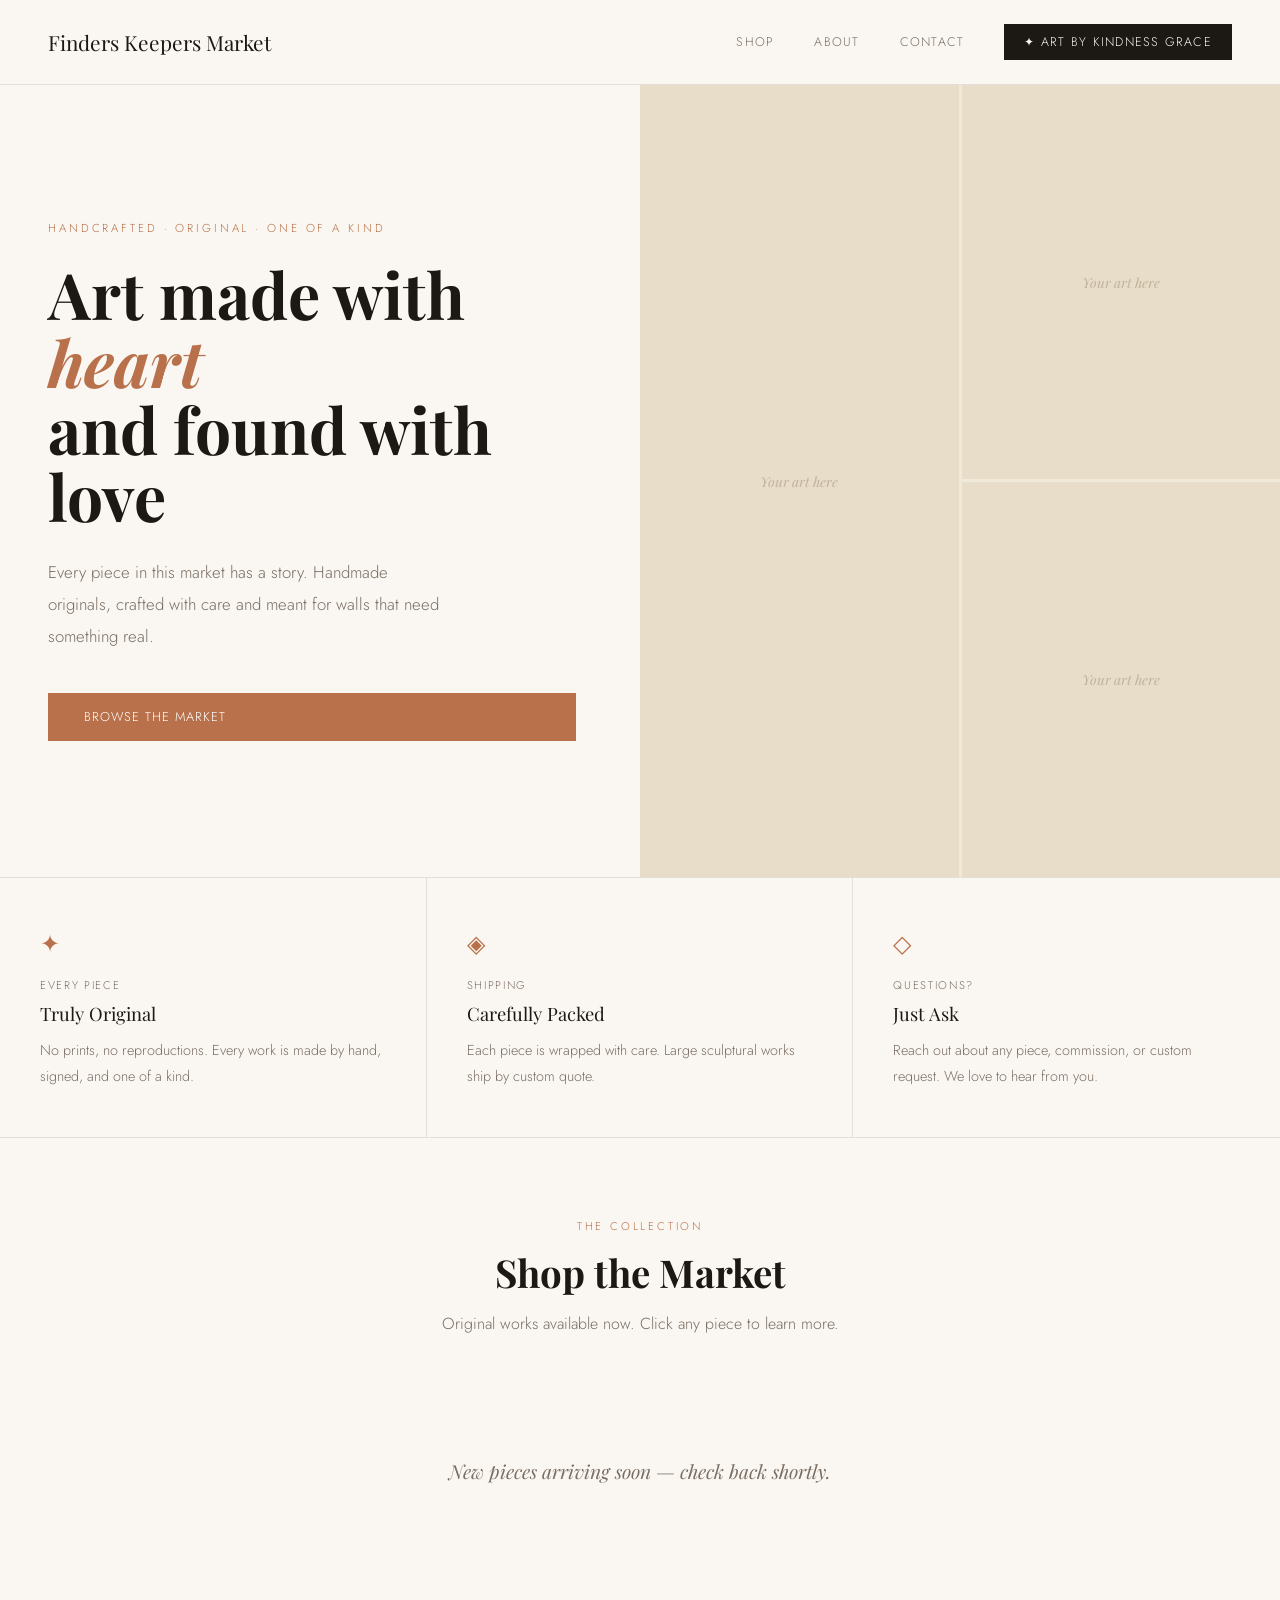
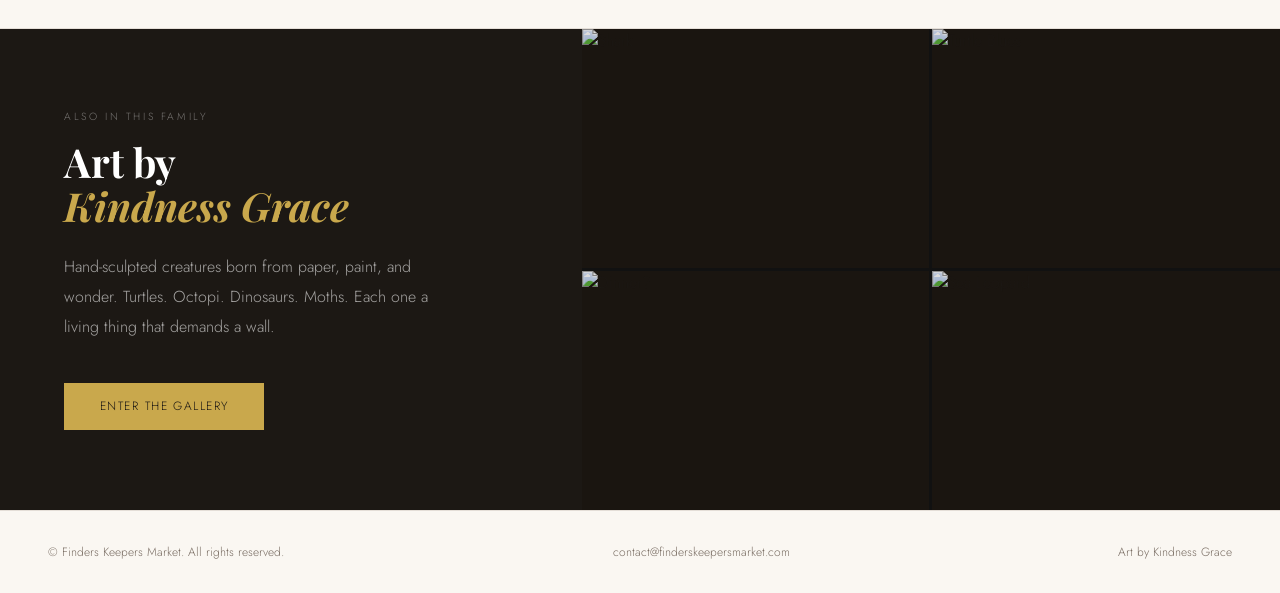
==== index.html @ a6693ec7 "Add files via upload" ====
<!DOCTYPE html>
<html lang="en">
<head>
  <meta charset="UTF-8" />
  <meta name="viewport" content="width=device-width, initial-scale=1.0" />
  <title>Finders Keepers Market — Original Art & Handcrafted Work</title>
  <meta name="description" content="Original handcrafted art and market finds. Each piece tells a story worth keeping." />
  <link rel="preconnect" href="https://fonts.googleapis.com" />
  <link href="https://fonts.googleapis.com/css2?family=Playfair+Display:ital,wght@0,400;0,600;1,400&family=Jost:wght@300;400;500&display=swap" rel="stylesheet" />
  <style>
    *, *::before, *::after { box-sizing: border-box; margin: 0; padding: 0; }
    :root {
      --cream: #FAF7F2;
      --warm: #F0E8D8;
      --clay: #B8714A;
      --clay-dark: #8B5A3A;
      --forest: #3D5A47;
      --ink: #1C1814;
      --muted: #7A6E64;
      --border: rgba(100,80,60,0.15);
      --border-warm: rgba(100,80,60,0.3);
    }
    html { scroll-behavior: smooth; }
    body { background: var(--cream); color: var(--ink); font-family: 'Jost', sans-serif; font-weight: 300; }
    nav { display: flex; align-items: center; justify-content: space-between; padding: 1.5rem 3rem; border-bottom: 1px solid var(--border); background: var(--cream); position: sticky; top: 0; z-index: 100; }
    .nav-logo { font-family: 'Playfair Display', serif; font-size: 1.3rem; color: var(--ink); text-decoration: none; }
    .nav-links { display: flex; gap: 2.5rem; align-items: center; }
    .nav-links a { text-decoration: none; color: var(--muted); font-size: 0.78rem; letter-spacing: 0.1em; text-transform: uppercase; transition: color 0.2s; }
    .nav-links a:hover { color: var(--clay); }
    .kg-link { background: var(--ink) !important; color: var(--cream) !important; padding: 0.55rem 1.25rem !important; }
    .kg-link:hover { background: #3a2a1a !important; }
    .hero { display: grid; grid-template-columns: 1fr 1fr; min-height: 88vh; }
    .hero-text { display: flex; flex-direction: column; justify-content: center; padding: 5rem 4rem 5rem 3rem; }
    .hero-eyebrow { font-size: 0.72rem; letter-spacing: 0.25em; text-transform: uppercase; color: var(--clay); margin-bottom: 1.5rem; }
    .hero-title { font-family: 'Playfair Display', serif; font-size: clamp(2.8rem, 5vw, 4.5rem); line-height: 1.05; margin-bottom: 1.75rem; }
    .hero-title em { font-style: italic; color: var(--clay); }
    .hero-body { color: var(--muted); line-height: 1.9; max-width: 400px; margin-bottom: 2.5rem; font-size: 1.05rem; }
    .btn-primary { display: inline-block; background: var(--clay); color: #fff; text-decoration: none; padding: 0.9rem 2.25rem; font-size: 0.8rem; letter-spacing: 0.08em; text-transform: uppercase; transition: background 0.2s; }
    .btn-primary:hover { background: var(--clay-dark); }
    .hero-right { background: var(--warm); display: grid; grid-template-columns: 1fr 1fr; grid-template-rows: 1fr 1fr; gap: 3px; }
    .hero-tile { background: #e8ddc8; display: flex; align-items: center; justify-content: center; overflow: hidden; }
    .hero-tile img { width: 100%; height: 100%; object-fit: cover; }
    .hero-tile-placeholder { font-family: 'Playfair Display', serif; font-style: italic; color: rgba(100,80,60,0.3); font-size: 0.85rem; }
    .hero-tile:first-child { grid-row: 1/3; }
    .intro-strip { display: grid; grid-template-columns: repeat(3, 1fr); border-top: 1px solid var(--border); border-bottom: 1px solid var(--border); }
    .intro-item { padding: 3rem 2.5rem; border-right: 1px solid var(--border); }
    .intro-item:last-child { border-right: none; }
    .intro-icon { font-size: 1.5rem; margin-bottom: 1rem; color: var(--clay); }
    .intro-label { font-size: 0.7rem; letter-spacing: 0.15em; text-transform: uppercase; color: var(--muted); margin-bottom: 0.5rem; }
    .intro-title { font-family: 'Playfair Display', serif; font-size: 1.15rem; margin-bottom: 0.75rem; }
    .intro-body { font-size: 0.9rem; color: var(--muted); line-height: 1.8; }
    .gallery-section { padding: 5rem 3rem; }
    .section-header { text-align: center; margin-bottom: 3.5rem; }
    .section-label { font-size: 0.7rem; letter-spacing: 0.25em; text-transform: uppercase; color: var(--clay); display: block; margin-bottom: 0.75rem; }
    .section-title { font-family: 'Playfair Display', serif; font-size: 2.4rem; }
    .section-sub { color: var(--muted); margin-top: 0.75rem; line-height: 1.7; max-width: 480px; margin-inline: auto; }
    .gallery-grid { display: grid; grid-template-columns: repeat(auto-fill, minmax(300px, 1fr)); gap: 2rem; }
    .art-card { background: #fff; border: 1px solid var(--border); cursor: pointer; transition: transform 0.25s, box-shadow 0.25s; }
    .art-card:hover { transform: translateY(-3px); box-shadow: 0 16px 40px rgba(80,50,30,0.1); }
    .art-card-img-wrap { aspect-ratio: 4/5; overflow: hidden; background: var(--warm); display: flex; align-items: center; justify-content: center; }
    .art-card-img-wrap img { width: 100%; height: 100%; object-fit: cover; transition: transform 0.4s; }
    .art-card:hover .art-card-img-wrap img { transform: scale(1.04); }
    .art-card-img-placeholder { font-family: 'Playfair Display', serif; font-style: italic; color: var(--muted); font-size: 0.85rem; }
    .art-card-body { padding: 1.25rem 1.5rem; }
    .art-card-title { font-family: 'Playfair Display', serif; font-size: 1.15rem; margin-bottom: 0.25rem; }
    .art-card-medium { font-size: 0.78rem; color: var(--muted); margin-bottom: 0.85rem; }
    .art-card-footer { display: flex; align-items: center; justify-content: space-between; }
    .art-card-price { font-size: 1.1rem; font-weight: 500; color: var(--clay); }
    .art-card-price.inquire { font-style: italic; font-size: 0.85rem; font-weight: 300; color: var(--muted); }
    .art-badge { font-size: 0.65rem; letter-spacing: 0.08em; text-transform: uppercase; padding: 0.25rem 0.65rem; background: #f3f0eb; color: var(--muted); }
    .art-badge.sold { background: #f5ede8; color: var(--clay); }
    .modal-overlay { display: none; position: fixed; inset: 0; background: rgba(20,15,10,0.75); z-index: 500; align-items: center; justify-content: center; padding: 2rem; }
    .modal-overlay.open { display: flex; }
    .modal { background: var(--cream); max-width: 860px; width: 100%; max-height: 90vh; overflow-y: auto; display: grid; grid-template-columns: 1.1fr 1fr; position: relative; }
    .modal-img-wrap { background: var(--warm); min-height: 460px; overflow: hidden; display: flex; align-items: center; justify-content: center; }
    .modal-img-wrap img { width: 100%; height: 100%; object-fit: cover; }
    .modal-body { padding: 2.75rem 2.5rem; display: flex; flex-direction: column; gap: 1rem; }
    .modal-eyebrow { font-size: 0.68rem; letter-spacing: 0.2em; text-transform: uppercase; color: var(--clay); }
    .modal-title { font-family: 'Playfair Display', serif; font-size: 2rem; line-height: 1.1; }
    .modal-price { font-family: 'Playfair Display', serif; font-size: 1.75rem; color: var(--clay-dark); }
    .modal-price.inquire { font-style: italic; font-size: 1.1rem; color: var(--muted); }
    .modal-desc { font-size: 1rem; color: var(--muted); line-height: 1.85; border-top: 1px solid var(--border); padding-top: 1rem; }
    .modal-detail-row { display: flex; justify-content: space-between; font-size: 0.85rem; padding: 0.4rem 0; border-bottom: 1px solid var(--border); }
    .modal-detail-label { font-size: 0.68rem; letter-spacing: 0.12em; text-transform: uppercase; color: var(--muted); }
    .modal-detail-val { color: var(--ink); text-align: right; max-width: 60%; }
    .modal-cta { margin-top: auto; display: flex; flex-direction: column; gap: 0.75rem; }
    .btn-buy { font-family: 'Jost', sans-serif; font-size: 0.78rem; letter-spacing: 0.1em; text-transform: uppercase; color: #fff; background: var(--clay); border: none; padding: 0.95rem; width: 100%; cursor: pointer; transition: background 0.2s; text-decoration: none; display: block; text-align: center; }
    .btn-buy:hover { background: var(--clay-dark); }
    .modal-close { position: absolute; top: 1.25rem; right: 1.5rem; background: none; border: none; font-size: 1.3rem; cursor: pointer; color: var(--muted); z-index: 10; }
    .modal-close:hover { color: var(--ink); }
    .kg-callout { display: grid; grid-template-columns: 1fr 1.2fr; border-top: 1px solid var(--border); }
    .kg-callout-left { background: var(--ink); padding: 5rem 4rem; display: flex; flex-direction: column; justify-content: center; }
    .kg-callout-label { font-size: 0.65rem; letter-spacing: 0.25em; text-transform: uppercase; color: rgba(255,255,255,0.4); margin-bottom: 1rem; }
    .kg-callout-title { font-family: 'Playfair Display', serif; font-size: 2.5rem; color: #fff; line-height: 1.1; margin-bottom: 1.5rem; }
    .kg-callout-title em { font-style: italic; color: #c9a84c; }
    .kg-callout-body { color: rgba(255,255,255,0.6); line-height: 1.9; margin-bottom: 2.5rem; font-size: 1rem; max-width: 380px; }
    .btn-gold { display: inline-block; background: #c9a84c; color: var(--ink); text-decoration: none; padding: 0.9rem 2.25rem; font-size: 0.75rem; letter-spacing: 0.12em; text-transform: uppercase; transition: background 0.2s; width: fit-content; }
    .btn-gold:hover { background: #e8c97a; }
    .kg-callout-right { display: grid; grid-template-columns: 1fr 1fr; grid-template-rows: 1fr 1fr; gap: 3px; background: #111; }
    .kg-sample-tile { background: #1a1510; overflow: hidden; min-height: 200px; display: flex; align-items: center; justify-content: center; }
    .kg-sample-tile img { width: 100%; height: 100%; object-fit: cover; opacity: 0.85; transition: opacity 0.3s; }
    .kg-sample-tile:hover img { opacity: 1; }
    .kg-sample-tile-placeholder { color: rgba(255,255,255,0.15); font-family: 'Playfair Display', serif; font-style: italic; font-size: 0.8rem; }
    .empty-state { grid-column: 1/-1; text-align: center; padding: 4rem; color: var(--muted); }
    .empty-state p { font-family: 'Playfair Display', serif; font-style: italic; font-size: 1.2rem; }
    footer { padding: 2rem 3rem; border-top: 1px solid var(--border); display: flex; justify-content: space-between; align-items: center; color: var(--muted); font-size: 0.75rem; }
    footer a { color: var(--muted); text-decoration: none; }
    footer a:hover { color: var(--clay); }
    @media (max-width: 768px) {
      nav { padding: 1rem 1.5rem; }
      .hero { grid-template-columns: 1fr; }
      .hero-right { min-height: 300px; }
      .hero-text { padding: 3rem 1.5rem; }
      .intro-strip { grid-template-columns: 1fr; }
      .intro-item { border-right: none; border-bottom: 1px solid var(--border); }
      .gallery-section { padding: 3rem 1.5rem; }
      .modal { grid-template-columns: 1fr; }
      .modal-img-wrap { min-height: 260px; }
      .modal-body { padding: 1.75rem; }
      .kg-callout { grid-template-columns: 1fr; }
      footer { flex-direction: column; gap: 0.5rem; text-align: center; }
    }
  </style>
</head>
<body>
<nav>
  <a href="/" class="nav-logo">Finders Keepers Market</a>
  <div class="nav-links">
    <a href="#gallery">Shop</a>
    <a href="#about">About</a>
    <a href="mailto:contact@finderskeepersmarket.com">Contact</a>
    <a href="kindnessgrace/index.html" class="kg-link">✦ Art by Kindness Grace</a>
  </div>
</nav>
<section class="hero">
  <div class="hero-text">
    <p class="hero-eyebrow">Handcrafted · Original · One of a Kind</p>
    <h1 class="hero-title">Art made with <em>heart</em><br>and found with love</h1>
    <p class="hero-body">Every piece in this market has a story. Handmade originals, crafted with care and meant for walls that need something real.</p>
    <a href="#gallery" class="btn-primary">Browse the Market</a>
  </div>
  <div class="hero-right">
    <div class="hero-tile"><div class="hero-tile-placeholder">Your art here</div></div>
    <div class="hero-tile"><div class="hero-tile-placeholder">Your art here</div></div>
    <div class="hero-tile"><div class="hero-tile-placeholder">Your art here</div></div>
  </div>
</section>
<div class="intro-strip">
  <div class="intro-item"><div class="intro-icon">✦</div><div class="intro-label">Every Piece</div><div class="intro-title">Truly Original</div><div class="intro-body">No prints, no reproductions. Every work is made by hand, signed, and one of a kind.</div></div>
  <div class="intro-item"><div class="intro-icon">◈</div><div class="intro-label">Shipping</div><div class="intro-title">Carefully Packed</div><div class="intro-body">Each piece is wrapped with care. Large sculptural works ship by custom quote.</div></div>
  <div class="intro-item"><div class="intro-icon">◇</div><div class="intro-label">Questions?</div><div class="intro-title">Just Ask</div><div class="intro-body">Reach out about any piece, commission, or custom request. We love to hear from you.</div></div>
</div>
<section class="gallery-section" id="gallery">
  <div class="section-header">
    <span class="section-label">The Collection</span>
    <h2 class="section-title">Shop the Market</h2>
    <p class="section-sub">Original works available now. Click any piece to learn more.</p>
  </div>
  <div class="gallery-grid" id="wife-gallery">
    <div class="empty-state"><p>New pieces arriving soon — check back shortly.</p></div>
  </div>
</section>
<section class="kg-callout" id="about">
  <div class="kg-callout-left">
    <p class="kg-callout-label">Also in This Family</p>
    <h2 class="kg-callout-title">Art by<br><em>Kindness Grace</em></h2>
    <p class="kg-callout-body">Hand-sculpted creatures born from paper, paint, and wonder. Turtles. Octopi. Dinosaurs. Moths. Each one a living thing that demands a wall.</p>
    <a href="kindnessgrace/index.html" class="btn-gold">Enter the Gallery</a>
  </div>
  <div class="kg-callout-right" id="kg-preview">
    <div class="kg-sample-tile"><div class="kg-sample-tile-placeholder">Kindness Grace</div></div>
    <div class="kg-sample-tile"><div class="kg-sample-tile-placeholder">Sculptures</div></div>
    <div class="kg-sample-tile"><div class="kg-sample-tile-placeholder">One of a Kind</div></div>
    <div class="kg-sample-tile"><div class="kg-sample-tile-placeholder">Enter Gallery →</div></div>
  </div>
</section>
<footer>
  <span>© Finders Keepers Market. All rights reserved.</span>
  <a href="mailto:contact@finderskeepersmarket.com">contact@finderskeepersmarket.com</a>
  <a href="kindnessgrace/index.html">Art by Kindness Grace</a>
</footer>
<div class="modal-overlay" id="modal-overlay">
  <div class="modal">
    <button class="modal-close" id="modal-close">✕</button>
    <div class="modal-img-wrap" id="modal-img-wrap"></div>
    <div class="modal-body">
      <p class="modal-eyebrow">ORIGINAL WORK</p>
      <h2 class="modal-title" id="modal-title"></h2>
      <div class="modal-price" id="modal-price"></div>
      <p class="modal-desc" id="modal-desc"></p>
      <div id="modal-details"></div>
      <div class="modal-cta" id="modal-cta"></div>
    </div>
  </div>
</div>
<script>
  async function loadData() {
    try {
      const r = await fetch('art-data.json');
      const data = await r.json();
      if ((data.wife||[]).length) renderWife(data.wife);
      renderKGPreview(data.daughter || []);
    } catch(e) {}
  }
  function renderWife(artworks) {
    const grid = document.getElementById('wife-gallery');
    grid.innerHTML = '';
    artworks.forEach(art => {
      const card = document.createElement('div');
      card.className = 'art-card';
      const priceEl = art.price ? `<span class="art-card-price">$${art.price.toLocaleString()}</span>` : `<span class="art-card-price inquire">Price on request</span>`;
      card.innerHTML = `<div class="art-card-img-wrap">${art.image?`<img src="${art.image}" alt="${art.title}" />`:`<div class="art-card-img-placeholder">Image coming soon</div>`}</div><div class="art-card-body"><div class="art-card-title">${art.title}</div><div class="art-card-medium">${art.medium||''}</div><div class="art-card-footer">${priceEl}<span class="art-badge${!art.available?' sold':''}">${!art.available?'Sold':'Available'}</span></div></div>`;
      card.addEventListener('click', () => openModal(art));
      grid.appendChild(card);
    });
  }
  function renderKGPreview(artworks) {
    const pieces = artworks.filter(a => a.image).slice(0, 4);
    if (!pieces.length) return;
    const container = document.getElementById('kg-preview');
    container.innerHTML = '';
    pieces.forEach(art => {
      const tile = document.createElement('div');
      tile.className = 'kg-sample-tile';
      tile.innerHTML = `<img src="https://finderskeepers.market/${art.image}" alt="${art.title}" />`;
      container.appendChild(tile);
    });
  }
  function openModal(art) {
    document.getElementById('modal-img-wrap').innerHTML = art.image ? `<img src="${art.image}" alt="${art.title}" />` : `<div style="width:100%;min-height:460px;display:flex;align-items:center;justify-content:center;font-family:'Playfair Display',serif;font-style:italic;color:var(--muted)">Image coming soon</div>`;
    document.getElementById('modal-title').textContent = art.title;
    const p = document.getElementById('modal-price');
    p.textContent = art.price ? `$${art.price.toLocaleString()}` : 'Price on request';
    p.className = 'modal-price' + (art.price ? '' : ' inquire');
    document.getElementById('modal-desc').textContent = art.description || '';
    document.getElementById('modal-details').innerHTML = [
      art.medium?`<div class="modal-detail-row"><span class="modal-detail-label">Medium</span><span class="modal-detail-val">${art.medium}</span></div>`:'',
      art.dimensions?`<div class="modal-detail-row"><span class="modal-detail-label">Dimensions</span><span class="modal-detail-val">${art.dimensions}</span></div>`:'',
      art.shipping?`<div class="modal-detail-row"><span class="modal-detail-label">Shipping</span><span class="modal-detail-val">${art.shipping}</span></div>`:'',
    ].join('');
    const s = encodeURIComponent(`Inquiry: ${art.title}`);
    const b = encodeURIComponent(`Hello,\n\nI'm interested in "${art.title}".\n\nIs it available?\n\nThank you!`);
    document.getElementById('modal-cta').innerHTML = art.available
      ? `<a href="mailto:contact@finderskeepersmarket.com?subject=${s}&body=${b}" class="btn-buy">Inquire About This Piece</a>`
      : `<div style="text-align:center;padding:1rem;border:1px solid var(--border);color:var(--muted);font-style:italic">This piece has found its home.</div>`;
    document.getElementById('modal-overlay').classList.add('open');
    document.body.style.overflow = 'hidden';
  }
  function closeModal() { document.getElementById('modal-overlay').classList.remove('open'); document.body.style.overflow = ''; }
  document.getElementById('modal-close').addEventListener('click', closeModal);
  document.getElementById('modal-overlay').addEventListener('click', e => { if(e.target===document.getElementById('modal-overlay')) closeModal(); });
  document.addEventListener('keydown', e => { if(e.key==='Escape') closeModal(); });
  loadData();
</script>
</body>
</html>
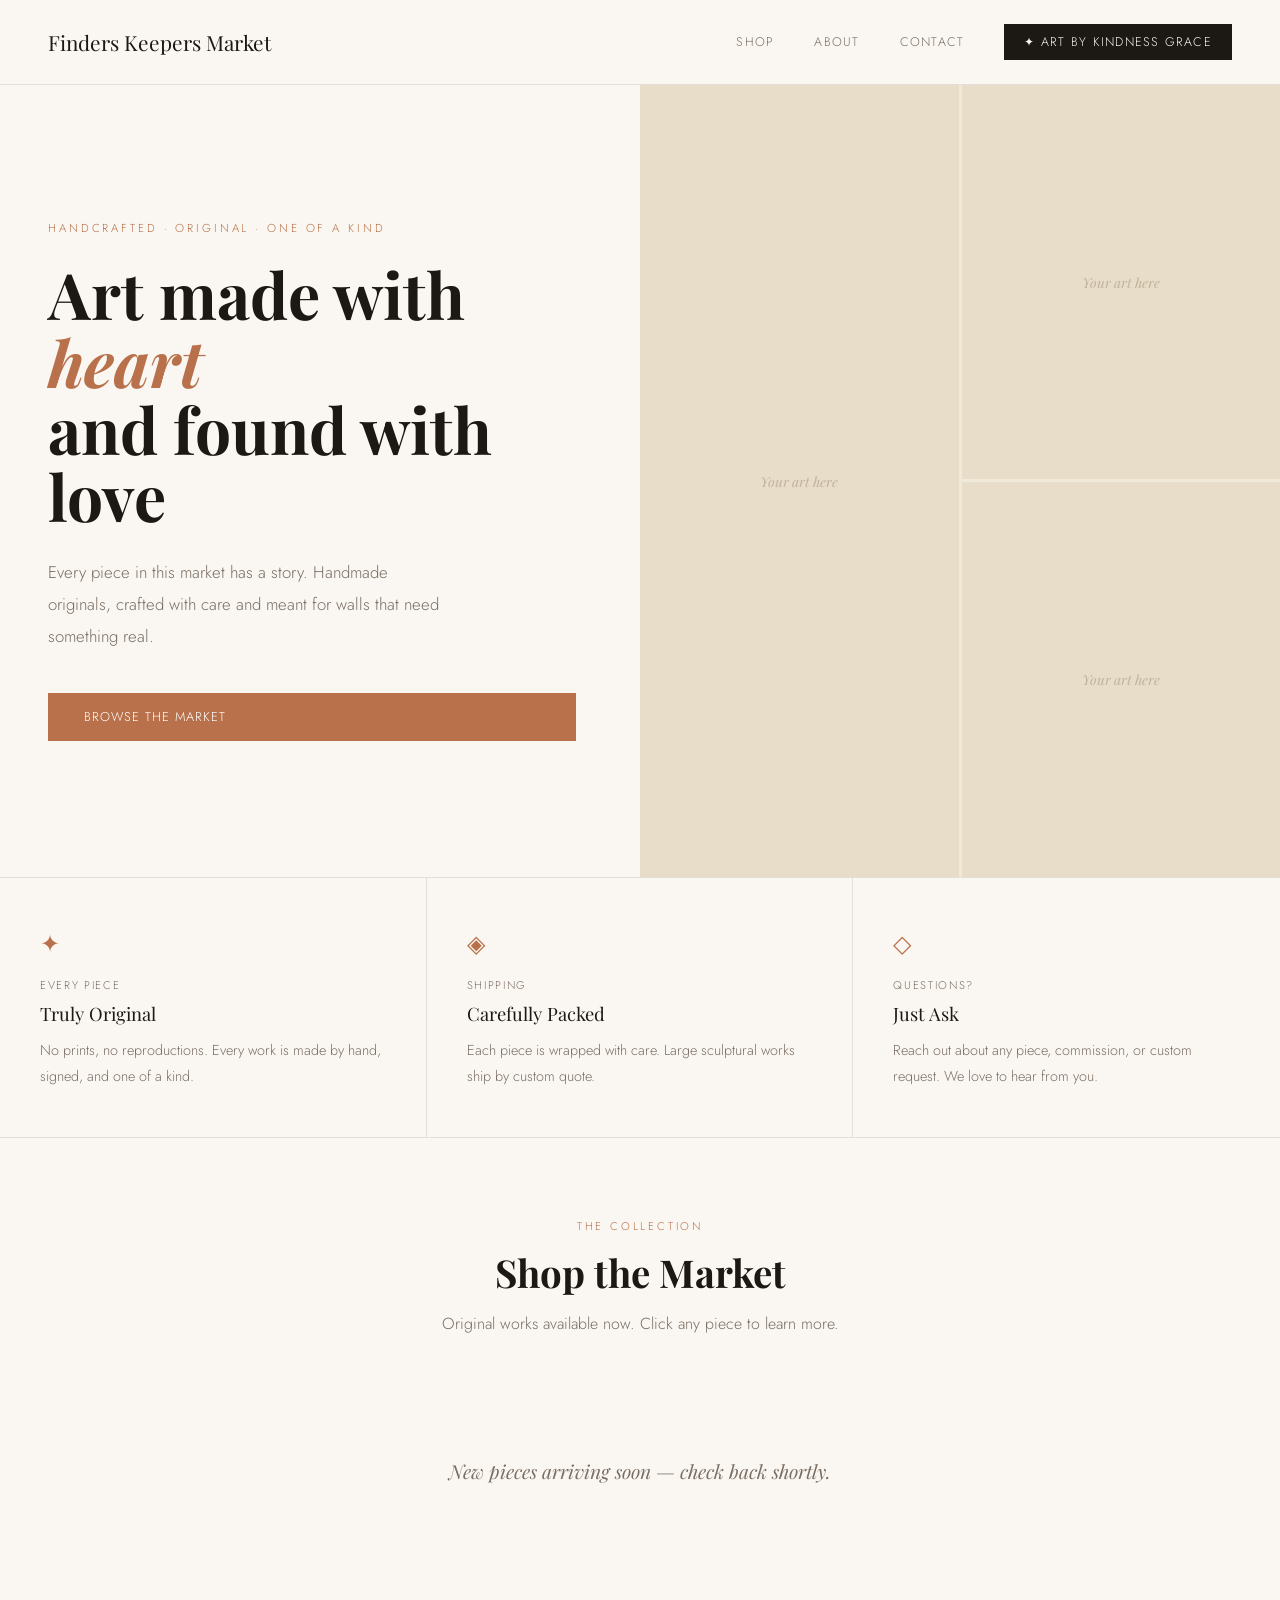
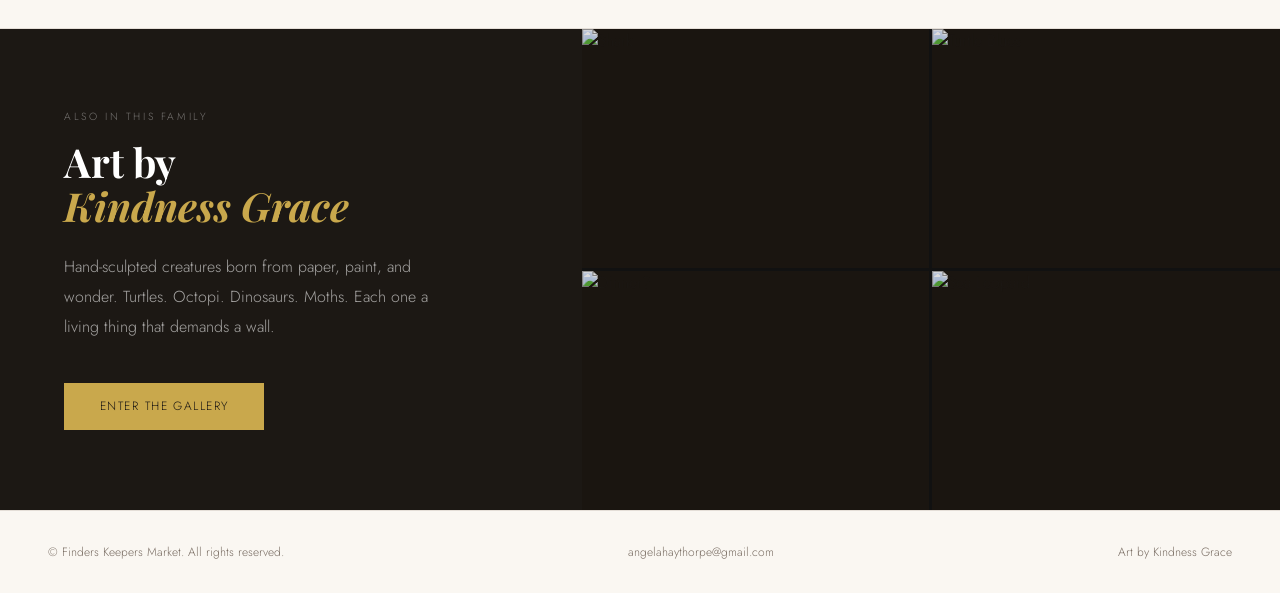
==== commit bb0de979: "Update index.html" ====
--- a/index.html
+++ b/index.html
@@ -128,7 +128,7 @@
   <div class="nav-links">
     <a href="#gallery">Shop</a>
     <a href="#about">About</a>
-    <a href="mailto:contact@finderskeepersmarket.com">Contact</a>
+    <a href="mailto:angelahaythorpe@gmail.com">Contact</a>
     <a href="kindnessgrace/index.html" class="kg-link">✦ Art by Kindness Grace</a>
   </div>
 </nav>
@@ -176,7 +176,7 @@
 </section>
 <footer>
   <span>© Finders Keepers Market. All rights reserved.</span>
-  <a href="mailto:contact@finderskeepersmarket.com">contact@finderskeepersmarket.com</a>
+  <a href="mailto:angelahaythorpe@gmail.com">angelahaythorpe@gmail.com</a>
   <a href="kindnessgrace/index.html">Art by Kindness Grace</a>
 </footer>
 <div class="modal-overlay" id="modal-overlay">
@@ -241,7 +241,7 @@
     const s = encodeURIComponent(`Inquiry: ${art.title}`);
     const b = encodeURIComponent(`Hello,\n\nI'm interested in "${art.title}".\n\nIs it available?\n\nThank you!`);
     document.getElementById('modal-cta').innerHTML = art.available
-      ? `<a href="mailto:contact@finderskeepersmarket.com?subject=${s}&body=${b}" class="btn-buy">Inquire About This Piece</a>`
+      ? `<a href="mailto:angelahaythorpe@gmail.com?subject=${s}&body=${b}" class="btn-buy">Inquire About This Piece</a>`
       : `<div style="text-align:center;padding:1rem;border:1px solid var(--border);color:var(--muted);font-style:italic">This piece has found its home.</div>`;
     document.getElementById('modal-overlay').classList.add('open');
     document.body.style.overflow = 'hidden';
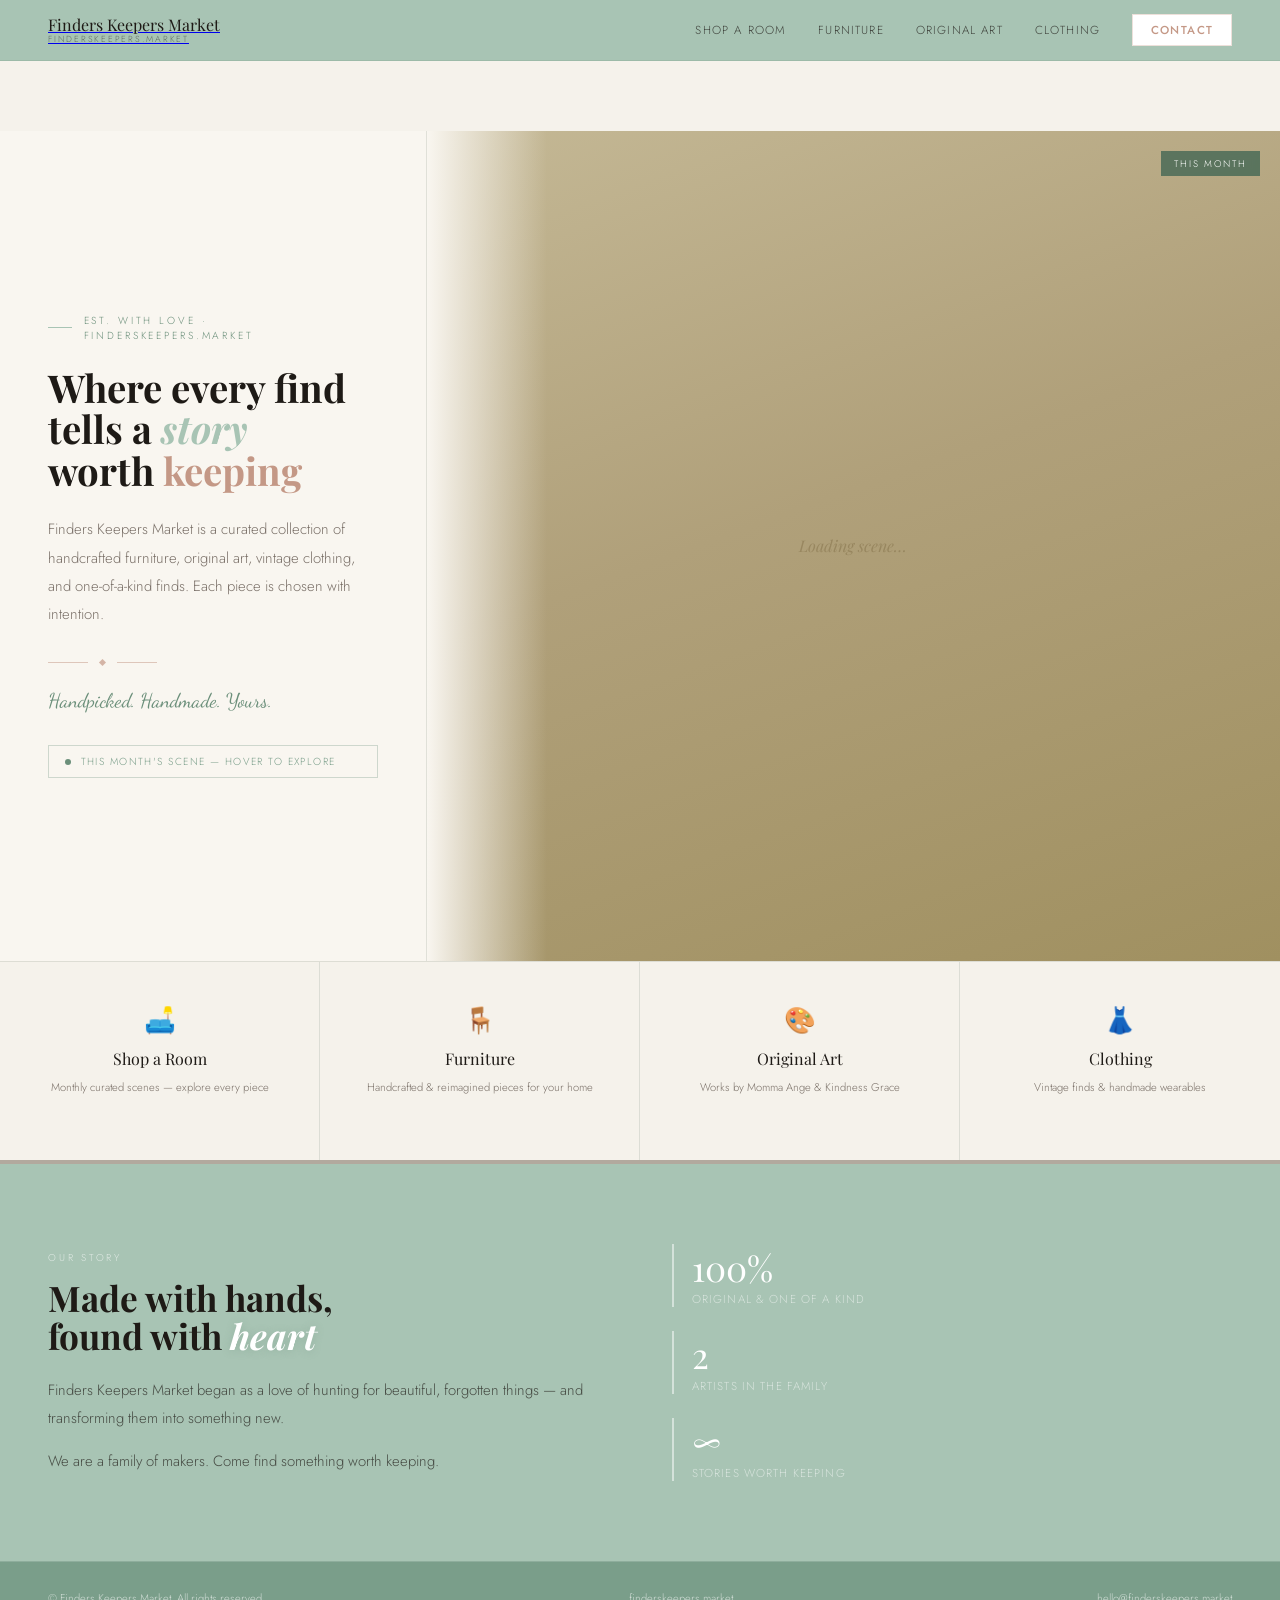
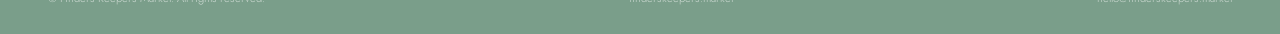
==== commit 8814dbb0: "Add files via upload" ====
--- a/index.html
+++ b/index.html
@@ -3,254 +3,148 @@
 <head>
   <meta charset="UTF-8" />
   <meta name="viewport" content="width=device-width, initial-scale=1.0" />
-  <title>Finders Keepers Market — Original Art & Handcrafted Work</title>
-  <meta name="description" content="Original handcrafted art and market finds. Each piece tells a story worth keeping." />
+  <title>Finders Keepers Market</title>
+  <meta name="description" content="Finders Keepers Market — curated furniture, original art, vintage clothing, and handcrafted finds." />
   <link rel="preconnect" href="https://fonts.googleapis.com" />
-  <link href="https://fonts.googleapis.com/css2?family=Playfair+Display:ital,wght@0,400;0,600;1,400&family=Jost:wght@300;400;500&display=swap" rel="stylesheet" />
+  <link href="https://fonts.googleapis.com/css2?family=Playfair+Display:ital,wght@0,400;0,600;1,400&family=Jost:wght@300;400;500&family=Dancing+Script:wght@600&display=swap" rel="stylesheet" />
+  <link rel="stylesheet" href="fk-styles.css" />
   <style>
-    *, *::before, *::after { box-sizing: border-box; margin: 0; padding: 0; }
-    :root {
-      --cream: #FAF7F2;
-      --warm: #F0E8D8;
-      --clay: #B8714A;
-      --clay-dark: #8B5A3A;
-      --forest: #3D5A47;
-      --ink: #1C1814;
-      --muted: #7A6E64;
-      --border: rgba(100,80,60,0.15);
-      --border-warm: rgba(100,80,60,0.3);
-    }
-    html { scroll-behavior: smooth; }
-    body { background: var(--cream); color: var(--ink); font-family: 'Jost', sans-serif; font-weight: 300; }
-    nav { display: flex; align-items: center; justify-content: space-between; padding: 1.5rem 3rem; border-bottom: 1px solid var(--border); background: var(--cream); position: sticky; top: 0; z-index: 100; }
-    .nav-logo { font-family: 'Playfair Display', serif; font-size: 1.3rem; color: var(--ink); text-decoration: none; }
-    .nav-links { display: flex; gap: 2.5rem; align-items: center; }
-    .nav-links a { text-decoration: none; color: var(--muted); font-size: 0.78rem; letter-spacing: 0.1em; text-transform: uppercase; transition: color 0.2s; }
-    .nav-links a:hover { color: var(--clay); }
-    .kg-link { background: var(--ink) !important; color: var(--cream) !important; padding: 0.55rem 1.25rem !important; }
-    .kg-link:hover { background: #3a2a1a !important; }
-    .hero { display: grid; grid-template-columns: 1fr 1fr; min-height: 88vh; }
-    .hero-text { display: flex; flex-direction: column; justify-content: center; padding: 5rem 4rem 5rem 3rem; }
-    .hero-eyebrow { font-size: 0.72rem; letter-spacing: 0.25em; text-transform: uppercase; color: var(--clay); margin-bottom: 1.5rem; }
-    .hero-title { font-family: 'Playfair Display', serif; font-size: clamp(2.8rem, 5vw, 4.5rem); line-height: 1.05; margin-bottom: 1.75rem; }
-    .hero-title em { font-style: italic; color: var(--clay); }
-    .hero-body { color: var(--muted); line-height: 1.9; max-width: 400px; margin-bottom: 2.5rem; font-size: 1.05rem; }
-    .btn-primary { display: inline-block; background: var(--clay); color: #fff; text-decoration: none; padding: 0.9rem 2.25rem; font-size: 0.8rem; letter-spacing: 0.08em; text-transform: uppercase; transition: background 0.2s; }
-    .btn-primary:hover { background: var(--clay-dark); }
-    .hero-right { background: var(--warm); display: grid; grid-template-columns: 1fr 1fr; grid-template-rows: 1fr 1fr; gap: 3px; }
-    .hero-tile { background: #e8ddc8; display: flex; align-items: center; justify-content: center; overflow: hidden; }
-    .hero-tile img { width: 100%; height: 100%; object-fit: cover; }
-    .hero-tile-placeholder { font-family: 'Playfair Display', serif; font-style: italic; color: rgba(100,80,60,0.3); font-size: 0.85rem; }
-    .hero-tile:first-child { grid-row: 1/3; }
-    .intro-strip { display: grid; grid-template-columns: repeat(3, 1fr); border-top: 1px solid var(--border); border-bottom: 1px solid var(--border); }
-    .intro-item { padding: 3rem 2.5rem; border-right: 1px solid var(--border); }
-    .intro-item:last-child { border-right: none; }
-    .intro-icon { font-size: 1.5rem; margin-bottom: 1rem; color: var(--clay); }
-    .intro-label { font-size: 0.7rem; letter-spacing: 0.15em; text-transform: uppercase; color: var(--muted); margin-bottom: 0.5rem; }
-    .intro-title { font-family: 'Playfair Display', serif; font-size: 1.15rem; margin-bottom: 0.75rem; }
-    .intro-body { font-size: 0.9rem; color: var(--muted); line-height: 1.8; }
-    .gallery-section { padding: 5rem 3rem; }
-    .section-header { text-align: center; margin-bottom: 3.5rem; }
-    .section-label { font-size: 0.7rem; letter-spacing: 0.25em; text-transform: uppercase; color: var(--clay); display: block; margin-bottom: 0.75rem; }
-    .section-title { font-family: 'Playfair Display', serif; font-size: 2.4rem; }
-    .section-sub { color: var(--muted); margin-top: 0.75rem; line-height: 1.7; max-width: 480px; margin-inline: auto; }
-    .gallery-grid { display: grid; grid-template-columns: repeat(auto-fill, minmax(300px, 1fr)); gap: 2rem; }
-    .art-card { background: #fff; border: 1px solid var(--border); cursor: pointer; transition: transform 0.25s, box-shadow 0.25s; }
-    .art-card:hover { transform: translateY(-3px); box-shadow: 0 16px 40px rgba(80,50,30,0.1); }
-    .art-card-img-wrap { aspect-ratio: 4/5; overflow: hidden; background: var(--warm); display: flex; align-items: center; justify-content: center; }
-    .art-card-img-wrap img { width: 100%; height: 100%; object-fit: cover; transition: transform 0.4s; }
-    .art-card:hover .art-card-img-wrap img { transform: scale(1.04); }
-    .art-card-img-placeholder { font-family: 'Playfair Display', serif; font-style: italic; color: var(--muted); font-size: 0.85rem; }
-    .art-card-body { padding: 1.25rem 1.5rem; }
-    .art-card-title { font-family: 'Playfair Display', serif; font-size: 1.15rem; margin-bottom: 0.25rem; }
-    .art-card-medium { font-size: 0.78rem; color: var(--muted); margin-bottom: 0.85rem; }
-    .art-card-footer { display: flex; align-items: center; justify-content: space-between; }
-    .art-card-price { font-size: 1.1rem; font-weight: 500; color: var(--clay); }
-    .art-card-price.inquire { font-style: italic; font-size: 0.85rem; font-weight: 300; color: var(--muted); }
-    .art-badge { font-size: 0.65rem; letter-spacing: 0.08em; text-transform: uppercase; padding: 0.25rem 0.65rem; background: #f3f0eb; color: var(--muted); }
-    .art-badge.sold { background: #f5ede8; color: var(--clay); }
-    .modal-overlay { display: none; position: fixed; inset: 0; background: rgba(20,15,10,0.75); z-index: 500; align-items: center; justify-content: center; padding: 2rem; }
-    .modal-overlay.open { display: flex; }
-    .modal { background: var(--cream); max-width: 860px; width: 100%; max-height: 90vh; overflow-y: auto; display: grid; grid-template-columns: 1.1fr 1fr; position: relative; }
-    .modal-img-wrap { background: var(--warm); min-height: 460px; overflow: hidden; display: flex; align-items: center; justify-content: center; }
-    .modal-img-wrap img { width: 100%; height: 100%; object-fit: cover; }
-    .modal-body { padding: 2.75rem 2.5rem; display: flex; flex-direction: column; gap: 1rem; }
-    .modal-eyebrow { font-size: 0.68rem; letter-spacing: 0.2em; text-transform: uppercase; color: var(--clay); }
-    .modal-title { font-family: 'Playfair Display', serif; font-size: 2rem; line-height: 1.1; }
-    .modal-price { font-family: 'Playfair Display', serif; font-size: 1.75rem; color: var(--clay-dark); }
-    .modal-price.inquire { font-style: italic; font-size: 1.1rem; color: var(--muted); }
-    .modal-desc { font-size: 1rem; color: var(--muted); line-height: 1.85; border-top: 1px solid var(--border); padding-top: 1rem; }
-    .modal-detail-row { display: flex; justify-content: space-between; font-size: 0.85rem; padding: 0.4rem 0; border-bottom: 1px solid var(--border); }
-    .modal-detail-label { font-size: 0.68rem; letter-spacing: 0.12em; text-transform: uppercase; color: var(--muted); }
-    .modal-detail-val { color: var(--ink); text-align: right; max-width: 60%; }
-    .modal-cta { margin-top: auto; display: flex; flex-direction: column; gap: 0.75rem; }
-    .btn-buy { font-family: 'Jost', sans-serif; font-size: 0.78rem; letter-spacing: 0.1em; text-transform: uppercase; color: #fff; background: var(--clay); border: none; padding: 0.95rem; width: 100%; cursor: pointer; transition: background 0.2s; text-decoration: none; display: block; text-align: center; }
-    .btn-buy:hover { background: var(--clay-dark); }
-    .modal-close { position: absolute; top: 1.25rem; right: 1.5rem; background: none; border: none; font-size: 1.3rem; cursor: pointer; color: var(--muted); z-index: 10; }
-    .modal-close:hover { color: var(--ink); }
-    .kg-callout { display: grid; grid-template-columns: 1fr 1.2fr; border-top: 1px solid var(--border); }
-    .kg-callout-left { background: var(--ink); padding: 5rem 4rem; display: flex; flex-direction: column; justify-content: center; }
-    .kg-callout-label { font-size: 0.65rem; letter-spacing: 0.25em; text-transform: uppercase; color: rgba(255,255,255,0.4); margin-bottom: 1rem; }
-    .kg-callout-title { font-family: 'Playfair Display', serif; font-size: 2.5rem; color: #fff; line-height: 1.1; margin-bottom: 1.5rem; }
-    .kg-callout-title em { font-style: italic; color: #c9a84c; }
-    .kg-callout-body { color: rgba(255,255,255,0.6); line-height: 1.9; margin-bottom: 2.5rem; font-size: 1rem; max-width: 380px; }
-    .btn-gold { display: inline-block; background: #c9a84c; color: var(--ink); text-decoration: none; padding: 0.9rem 2.25rem; font-size: 0.75rem; letter-spacing: 0.12em; text-transform: uppercase; transition: background 0.2s; width: fit-content; }
-    .btn-gold:hover { background: #e8c97a; }
-    .kg-callout-right { display: grid; grid-template-columns: 1fr 1fr; grid-template-rows: 1fr 1fr; gap: 3px; background: #111; }
-    .kg-sample-tile { background: #1a1510; overflow: hidden; min-height: 200px; display: flex; align-items: center; justify-content: center; }
-    .kg-sample-tile img { width: 100%; height: 100%; object-fit: cover; opacity: 0.85; transition: opacity 0.3s; }
-    .kg-sample-tile:hover img { opacity: 1; }
-    .kg-sample-tile-placeholder { color: rgba(255,255,255,0.15); font-family: 'Playfair Display', serif; font-style: italic; font-size: 0.8rem; }
-    .empty-state { grid-column: 1/-1; text-align: center; padding: 4rem; color: var(--muted); }
-    .empty-state p { font-family: 'Playfair Display', serif; font-style: italic; font-size: 1.2rem; }
-    footer { padding: 2rem 3rem; border-top: 1px solid var(--border); display: flex; justify-content: space-between; align-items: center; color: var(--muted); font-size: 0.75rem; }
-    footer a { color: var(--muted); text-decoration: none; }
-    footer a:hover { color: var(--clay); }
-    @media (max-width: 768px) {
-      nav { padding: 1rem 1.5rem; }
-      .hero { grid-template-columns: 1fr; }
-      .hero-right { min-height: 300px; }
-      .hero-text { padding: 3rem 1.5rem; }
-      .intro-strip { grid-template-columns: 1fr; }
-      .intro-item { border-right: none; border-bottom: 1px solid var(--border); }
-      .gallery-section { padding: 3rem 1.5rem; }
-      .modal { grid-template-columns: 1fr; }
-      .modal-img-wrap { min-height: 260px; }
-      .modal-body { padding: 1.75rem; }
-      .kg-callout { grid-template-columns: 1fr; }
-      footer { flex-direction: column; gap: 0.5rem; text-align: center; }
+    .hero { display: grid; grid-template-columns: 1fr 2fr; min-height: 100vh; padding-top: 70px; }
+    .hero-left { display: flex; flex-direction: column; justify-content: center; padding: 4rem 3rem; background: var(--linen); border-right: 1px solid var(--border); }
+    .hero-eyebrow { display: flex; align-items: center; gap: 0.75rem; font-size: 0.64rem; letter-spacing: 0.28em; text-transform: uppercase; color: var(--sage); margin-bottom: 1.5rem; }
+    .hero-eyebrow::before { content: ''; width: 24px; height: 1px; background: var(--sage-light); }
+    .hero-title { font-family: 'Playfair Display', serif; font-size: clamp(1.9rem, 3vw, 2.8rem); line-height: 1.08; margin-bottom: 1.5rem; }
+    .hero-title em { font-style: italic; color: var(--sage-light); }
+    .hero-title .blush { color: var(--blush); }
+    .hero-body { color: var(--muted); line-height: 1.9; font-size: 0.93rem; margin-bottom: 2rem; max-width: 340px; }
+    .hero-divider { display: flex; align-items: center; gap: 0.75rem; margin-bottom: 1.5rem; max-width: 160px; }
+    .hero-divider-line { width: 40px; height: 1px; background: var(--blush); opacity: 0.5; }
+    .hero-divider-gem { width: 5px; height: 5px; background: var(--blush); transform: rotate(45deg); opacity: 0.7; flex-shrink: 0; }
+    .hero-tagline { font-family: 'Dancing Script', cursive; font-size: 1.25rem; color: var(--sage); margin-bottom: 2rem; }
+    .hero-scene-link { display: inline-flex; align-items: center; gap: 0.6rem; font-size: 0.64rem; letter-spacing: 0.14em; text-transform: uppercase; color: var(--sage-mid); border: 1px solid var(--border-sage); padding: 0.5rem 1rem; text-decoration: none; transition: all 0.2s; }
+    .hero-scene-link:hover { background: var(--sage-faint); border-color: var(--sage); }
+    .hero-scene-link .dot { width: 6px; height: 6px; border-radius: 50%; background: var(--sage); animation: pulse-sm 2s ease-in-out infinite; flex-shrink: 0; }
+    @keyframes pulse-sm { 0%,100%{opacity:1;} 50%{opacity:0.4;} }
+    .hero-right { position: relative; overflow: hidden; background: var(--warm); }
+    .scene-img { width: 100%; height: 100%; object-fit: cover; object-position: center; display: block; position: absolute; inset: 0; }
+    .scene-placeholder { width: 100%; height: 100%; min-height: 600px; background: linear-gradient(160deg,#C4B895 0%,#B0A07A 45%,#A09060 100%); display: flex; align-items: center; justify-content: center; font-family:'Playfair Display',serif; font-style:italic; color:rgba(100,80,40,0.3); }
+    .scene-fade { position: absolute; top: 0; left: 0; bottom: 0; width: 120px; background: linear-gradient(to right, var(--linen), transparent); pointer-events: none; z-index: 5; }
+    .scene-month-tag { position: absolute; top: 1.25rem; right: 1.25rem; z-index: 10; background: rgba(74,107,88,0.85); backdrop-filter: blur(4px); color: #fff; font-size: 0.6rem; letter-spacing: 0.18em; text-transform: uppercase; padding: 0.35rem 0.85rem; }
+    .about-strip { background: var(--sage-light); padding: 5rem 3rem; display: grid; grid-template-columns: 1fr 1fr; gap: 4rem; align-items: center; border-top: 4px solid rgba(201,107,107,0.3); }
+    .about-label { font-size: 0.62rem; letter-spacing: 0.28em; text-transform: uppercase; color: rgba(255,255,255,0.65); margin-bottom: 0.85rem; }
+    .about-title { font-family: 'Playfair Display', serif; font-size: 2.2rem; color: var(--ink); line-height: 1.1; margin-bottom: 1.25rem; }
+    .about-title em { font-style: italic; color: #fff; text-shadow: 0 1px 8px rgba(107,143,122,0.3); }
+    .about-body { color: rgba(30,26,22,0.7); line-height: 1.9; font-size: 0.93rem; }
+    .about-body p+p { margin-top: 0.9rem; }
+    .about-stats { display: flex; flex-direction: column; gap: 1.5rem; }
+    .about-stat { border-left: 2px solid rgba(255,255,255,0.5); padding-left: 1.1rem; }
+    .about-stat-num { font-family: 'Playfair Display', serif; font-size: 2.2rem; color: #fff; }
+    .about-stat-label { font-size: 0.72rem; color: rgba(255,255,255,0.55); letter-spacing: 0.1em; text-transform: uppercase; }
+    @media (max-width: 1000px) {
+      .hero { grid-template-columns: 1fr; min-height: auto; }
+      .hero-left { padding: 3rem 1.5rem; }
+      .hero-right { min-height: 55vw; }
+      .about-strip { grid-template-columns: 1fr; gap: 2.5rem; padding: 3.5rem 1.5rem; }
     }
   </style>
 </head>
 <body>
 <nav>
-  <a href="/" class="nav-logo">Finders Keepers Market</a>
+  <a href="/" class="nav-logo">
+    <img src="images/fk-logo.png" alt="Finders Keepers Market" onerror="this.outerHTML='<div class=nav-logo-fallback>Finders Keepers Market<span>finderskeepers.market</span></div>'" />
+  </a>
   <div class="nav-links">
-    <a href="#gallery">Shop</a>
-    <a href="#about">About</a>
-    <a href="mailto:angelahaythorpe@gmail.com">Contact</a>
-    <a href="kindnessgrace/index.html" class="kg-link">✦ Art by Kindness Grace</a>
+    <a href="shop-a-room/">Shop a Room</a>
+    <a href="furniture/">Furniture</a>
+    <a href="original-art/">Original Art</a>
+    <a href="clothing/">Clothing</a>
+    <a href="mailto:hello@finderskeepers.market" class="nav-cta">Contact</a>
   </div>
 </nav>
 <section class="hero">
-  <div class="hero-text">
-    <p class="hero-eyebrow">Handcrafted · Original · One of a Kind</p>
-    <h1 class="hero-title">Art made with <em>heart</em><br>and found with love</h1>
-    <p class="hero-body">Every piece in this market has a story. Handmade originals, crafted with care and meant for walls that need something real.</p>
-    <a href="#gallery" class="btn-primary">Browse the Market</a>
+  <div class="hero-left">
+    <p class="hero-eyebrow">Est. with love · finderskeepers.market</p>
+    <h1 class="hero-title">Where every find<br>tells a <em>story</em><br>worth <span class="blush">keeping</span></h1>
+    <p class="hero-body">Finders Keepers Market is a curated collection of handcrafted furniture, original art, vintage clothing, and one-of-a-kind finds. Each piece is chosen with intention.</p>
+    <div class="hero-divider"><div class="hero-divider-line"></div><div class="hero-divider-gem"></div><div class="hero-divider-line"></div></div>
+    <p class="hero-tagline">Handpicked. Handmade. Yours.</p>
+    <a href="shop-a-room/" class="hero-scene-link" id="scene-label"><span class="dot"></span><span id="scene-label-text">This month's scene — hover to explore</span></a>
   </div>
-  <div class="hero-right">
-    <div class="hero-tile"><div class="hero-tile-placeholder">Your art here</div></div>
-    <div class="hero-tile"><div class="hero-tile-placeholder">Your art here</div></div>
-    <div class="hero-tile"><div class="hero-tile-placeholder">Your art here</div></div>
+  <div class="hero-right" id="hero-scene">
+    <div class="scene-placeholder" id="scene-placeholder">Loading scene…</div>
+    <div class="scene-fade"></div>
+    <div class="scene-month-tag" id="scene-month-tag">This Month</div>
+    <div class="scene-tooltip" id="scene-tooltip">
+      <div class="tt-name" id="tt-name"></div>
+      <div class="tt-desc" id="tt-desc"></div>
+      <div class="tt-price" id="tt-price"></div>
+      <a class="tt-btn" id="tt-btn" href="#">Inquire About This Piece</a>
+    </div>
   </div>
 </section>
-<div class="intro-strip">
-  <div class="intro-item"><div class="intro-icon">✦</div><div class="intro-label">Every Piece</div><div class="intro-title">Truly Original</div><div class="intro-body">No prints, no reproductions. Every work is made by hand, signed, and one of a kind.</div></div>
-  <div class="intro-item"><div class="intro-icon">◈</div><div class="intro-label">Shipping</div><div class="intro-title">Carefully Packed</div><div class="intro-body">Each piece is wrapped with care. Large sculptural works ship by custom quote.</div></div>
-  <div class="intro-item"><div class="intro-icon">◇</div><div class="intro-label">Questions?</div><div class="intro-title">Just Ask</div><div class="intro-body">Reach out about any piece, commission, or custom request. We love to hear from you.</div></div>
+<div class="sections-bar">
+  <a href="shop-a-room/" class="section-link"><div class="section-icon">🛋️</div><div class="section-name">Shop a Room</div><div class="section-desc">Monthly curated scenes — explore every piece</div><div class="section-arrow">Explore →</div></a>
+  <a href="furniture/" class="section-link"><div class="section-icon">🪑</div><div class="section-name">Furniture</div><div class="section-desc">Handcrafted & reimagined pieces for your home</div><div class="section-arrow">Browse →</div></a>
+  <a href="original-art/" class="section-link"><div class="section-icon">🎨</div><div class="section-name">Original Art</div><div class="section-desc">Works by Momma Ange & Kindness Grace</div><div class="section-arrow">View →</div></a>
+  <a href="clothing/" class="section-link"><div class="section-icon">👗</div><div class="section-name">Clothing</div><div class="section-desc">Vintage finds & handmade wearables</div><div class="section-arrow">Shop →</div></a>
 </div>
-<section class="gallery-section" id="gallery">
-  <div class="section-header">
-    <span class="section-label">The Collection</span>
-    <h2 class="section-title">Shop the Market</h2>
-    <p class="section-sub">Original works available now. Click any piece to learn more.</p>
+<section class="about-strip">
+  <div>
+    <p class="about-label">Our Story</p>
+    <h2 class="about-title">Made with hands,<br>found with <em>heart</em></h2>
+    <div class="about-body">
+      <p>Finders Keepers Market began as a love of hunting for beautiful, forgotten things — and transforming them into something new.</p>
+      <p>We are a family of makers. Come find something worth keeping.</p>
+    </div>
   </div>
-  <div class="gallery-grid" id="wife-gallery">
-    <div class="empty-state"><p>New pieces arriving soon — check back shortly.</p></div>
-  </div>
-</section>
-<section class="kg-callout" id="about">
-  <div class="kg-callout-left">
-    <p class="kg-callout-label">Also in This Family</p>
-    <h2 class="kg-callout-title">Art by<br><em>Kindness Grace</em></h2>
-    <p class="kg-callout-body">Hand-sculpted creatures born from paper, paint, and wonder. Turtles. Octopi. Dinosaurs. Moths. Each one a living thing that demands a wall.</p>
-    <a href="kindnessgrace/index.html" class="btn-gold">Enter the Gallery</a>
-  </div>
-  <div class="kg-callout-right" id="kg-preview">
-    <div class="kg-sample-tile"><div class="kg-sample-tile-placeholder">Kindness Grace</div></div>
-    <div class="kg-sample-tile"><div class="kg-sample-tile-placeholder">Sculptures</div></div>
-    <div class="kg-sample-tile"><div class="kg-sample-tile-placeholder">One of a Kind</div></div>
-    <div class="kg-sample-tile"><div class="kg-sample-tile-placeholder">Enter Gallery →</div></div>
+  <div class="about-stats">
+    <div class="about-stat"><div class="about-stat-num">100%</div><div class="about-stat-label">Original & one of a kind</div></div>
+    <div class="about-stat"><div class="about-stat-num">2</div><div class="about-stat-label">Artists in the family</div></div>
+    <div class="about-stat"><div class="about-stat-num">∞</div><div class="about-stat-label">Stories worth keeping</div></div>
   </div>
 </section>
 <footer>
   <span>© Finders Keepers Market. All rights reserved.</span>
-  <a href="mailto:angelahaythorpe@gmail.com">angelahaythorpe@gmail.com</a>
-  <a href="kindnessgrace/index.html">Art by Kindness Grace</a>
+  <span>finderskeepers.market</span>
+  <a href="mailto:hello@finderskeepers.market">hello@finderskeepers.market</a>
 </footer>
-<div class="modal-overlay" id="modal-overlay">
-  <div class="modal">
-    <button class="modal-close" id="modal-close">✕</button>
-    <div class="modal-img-wrap" id="modal-img-wrap"></div>
-    <div class="modal-body">
-      <p class="modal-eyebrow">ORIGINAL WORK</p>
-      <h2 class="modal-title" id="modal-title"></h2>
-      <div class="modal-price" id="modal-price"></div>
-      <p class="modal-desc" id="modal-desc"></p>
-      <div id="modal-details"></div>
-      <div class="modal-cta" id="modal-cta"></div>
-    </div>
-  </div>
-</div>
 <script>
-  async function loadData() {
-    try {
-      const r = await fetch('art-data.json');
-      const data = await r.json();
-      if ((data.wife||[]).length) renderWife(data.wife);
-      renderKGPreview(data.daughter || []);
-    } catch(e) {}
-  }
-  function renderWife(artworks) {
-    const grid = document.getElementById('wife-gallery');
-    grid.innerHTML = '';
-    artworks.forEach(art => {
-      const card = document.createElement('div');
-      card.className = 'art-card';
-      const priceEl = art.price ? `<span class="art-card-price">$${art.price.toLocaleString()}</span>` : `<span class="art-card-price inquire">Price on request</span>`;
-      card.innerHTML = `<div class="art-card-img-wrap">${art.image?`<img src="${art.image}" alt="${art.title}" />`:`<div class="art-card-img-placeholder">Image coming soon</div>`}</div><div class="art-card-body"><div class="art-card-title">${art.title}</div><div class="art-card-medium">${art.medium||''}</div><div class="art-card-footer">${priceEl}<span class="art-badge${!art.available?' sold':''}">${!art.available?'Sold':'Available'}</span></div></div>`;
-      card.addEventListener('click', () => openModal(art));
-      grid.appendChild(card);
-    });
-  }
-  function renderKGPreview(artworks) {
-    const pieces = artworks.filter(a => a.image).slice(0, 4);
-    if (!pieces.length) return;
-    const container = document.getElementById('kg-preview');
-    container.innerHTML = '';
-    pieces.forEach(art => {
-      const tile = document.createElement('div');
-      tile.className = 'kg-sample-tile';
-      tile.innerHTML = `<img src="https://finderskeepers.market/${art.image}" alt="${art.title}" />`;
-      container.appendChild(tile);
-    });
-  }
-  function openModal(art) {
-    document.getElementById('modal-img-wrap').innerHTML = art.image ? `<img src="${art.image}" alt="${art.title}" />` : `<div style="width:100%;min-height:460px;display:flex;align-items:center;justify-content:center;font-family:'Playfair Display',serif;font-style:italic;color:var(--muted)">Image coming soon</div>`;
-    document.getElementById('modal-title').textContent = art.title;
-    const p = document.getElementById('modal-price');
-    p.textContent = art.price ? `$${art.price.toLocaleString()}` : 'Price on request';
-    p.className = 'modal-price' + (art.price ? '' : ' inquire');
-    document.getElementById('modal-desc').textContent = art.description || '';
-    document.getElementById('modal-details').innerHTML = [
-      art.medium?`<div class="modal-detail-row"><span class="modal-detail-label">Medium</span><span class="modal-detail-val">${art.medium}</span></div>`:'',
-      art.dimensions?`<div class="modal-detail-row"><span class="modal-detail-label">Dimensions</span><span class="modal-detail-val">${art.dimensions}</span></div>`:'',
-      art.shipping?`<div class="modal-detail-row"><span class="modal-detail-label">Shipping</span><span class="modal-detail-val">${art.shipping}</span></div>`:'',
-    ].join('');
-    const s = encodeURIComponent(`Inquiry: ${art.title}`);
-    const b = encodeURIComponent(`Hello,\n\nI'm interested in "${art.title}".\n\nIs it available?\n\nThank you!`);
-    document.getElementById('modal-cta').innerHTML = art.available
-      ? `<a href="mailto:angelahaythorpe@gmail.com?subject=${s}&body=${b}" class="btn-buy">Inquire About This Piece</a>`
-      : `<div style="text-align:center;padding:1rem;border:1px solid var(--border);color:var(--muted);font-style:italic">This piece has found its home.</div>`;
-    document.getElementById('modal-overlay').classList.add('open');
-    document.body.style.overflow = 'hidden';
-  }
-  function closeModal() { document.getElementById('modal-overlay').classList.remove('open'); document.body.style.overflow = ''; }
-  document.getElementById('modal-close').addEventListener('click', closeModal);
-  document.getElementById('modal-overlay').addEventListener('click', e => { if(e.target===document.getElementById('modal-overlay')) closeModal(); });
-  document.addEventListener('keydown', e => { if(e.key==='Escape') closeModal(); });
-  loadData();
+const DATA_URL='https://finderskeepers.market/art-data.json';
+async function loadScene(){try{const r=await fetch(DATA_URL);const data=await r.json();const scene=(data.scenes||[]).find(s=>s.current);if(!scene)return;renderScene(scene);}catch(e){}}
+function renderScene(scene){
+  const container=document.getElementById('hero-scene');
+  const placeholder=document.getElementById('scene-placeholder');
+  document.getElementById('scene-month-tag').textContent=scene.month||'This Month';
+  document.getElementById('scene-label-text').textContent=`${scene.title} — hover to explore`;
+  if(scene.image){const img=document.createElement('img');img.className='scene-img';img.src=`https://finderskeepers.market/${scene.image}`;img.alt=scene.title;img.onerror=()=>img.remove();container.insertBefore(img,placeholder);placeholder.style.display='none';}
+  const tooltip=document.getElementById('scene-tooltip');let activeId=null;
+  (scene.items||[]).forEach(item=>{
+    const hs=document.createElement('div');hs.className='hotspot';hs.style.left=item.x+'%';hs.style.top=item.y+'%';hs.dataset.id=item.id;
+    hs.innerHTML='<div class="hotspot-ring"><div class="hotspot-dot"></div></div>';
+    container.insertBefore(hs,tooltip);
+    const show=()=>{
+      document.querySelectorAll('#hero-scene .hotspot').forEach(h=>h.classList.remove('active'));
+      hs.classList.add('active');activeId=item.id;
+      document.getElementById('tt-name').textContent=item.name;
+      document.getElementById('tt-desc').textContent=item.desc;
+      const p=document.getElementById('tt-price');p.textContent=item.price?`$${item.price.toLocaleString()}`:'Price on request';p.className='tt-price'+(item.price?'':' inquire');
+      const sub=encodeURIComponent(`Inquiry: ${item.name}`);const bod=encodeURIComponent(`Hello,\n\nI'm interested in "${item.name}".\n\nIs it available?\n\nThank you!`);
+      const btn=document.getElementById('tt-btn');
+      if(!item.available){btn.textContent='This piece has sold';btn.style.pointerEvents='none';btn.style.opacity='0.5';btn.href='#';}
+      else{btn.textContent='Inquire About This Piece';btn.style.pointerEvents='';btn.style.opacity='';btn.href=`mailto:hello@finderskeepers.market?subject=${sub}&body=${bod}`;}
+      const sr=container.getBoundingClientRect();const hr=hs.getBoundingClientRect();
+      let left=hr.left-sr.left+44;let top=hr.top-sr.top-50;
+      if(left+240>sr.width)left=hr.left-sr.left-244;if(top<0)top=hr.top-sr.top+44;
+      tooltip.style.left=left+'px';tooltip.style.top=top+'px';tooltip.classList.add('visible');
+    };
+    hs.addEventListener('mouseenter',show);
+    hs.addEventListener('click',e=>{e.stopPropagation();if(activeId===item.id&&tooltip.classList.contains('visible')){tooltip.classList.remove('visible');hs.classList.remove('active');activeId=null;}else show();});
+    hs.addEventListener('mouseleave',e=>{if(!tooltip.contains(e.relatedTarget))setTimeout(()=>{if(!tooltip.matches(':hover')){tooltip.classList.remove('visible');hs.classList.remove('active');activeId=null;}},200);});
+  });
+  tooltip.addEventListener('mouseleave',()=>{tooltip.classList.remove('visible');document.querySelectorAll('#hero-scene .hotspot').forEach(h=>h.classList.remove('active'));activeId=null;});
+  container.addEventListener('click',e=>{if(!e.target.closest('.hotspot')&&!e.target.closest('.scene-tooltip')){tooltip.classList.remove('visible');document.querySelectorAll('#hero-scene .hotspot').forEach(h=>h.classList.remove('active'));activeId=null;}});
+}
+loadScene();
 </script>
 </body>
 </html>
--- a/fk-styles.css
+++ b/fk-styles.css
@@ -0,0 +1,142 @@
+/* ── FINDERS KEEPERS MARKET — SHARED STYLES ── */
+*, *::before, *::after { box-sizing: border-box; margin: 0; padding: 0; }
+:root {
+  --cream: #F5F2EB; --warm: #EBE4D5; --warm2: #E0D5C0; --linen: #F9F6F0;
+  --sage: #6B8F7A; --sage-mid: #7A9E8A; --sage-light: #A8C4B4;
+  --sage-pale: #D8E8DF; --sage-faint: rgba(107,143,122,0.1);
+  --blush: #C49886; --blush-light: #D8B8AC; --blush-line: #C96B6B;
+  --blush-faint: rgba(196,152,134,0.12);
+  --clay: #A8694A; --ink: #1E1A16; --muted: #7A7068;
+  --border: rgba(80,100,85,0.15); --border-sage: rgba(107,143,122,0.3);
+}
+html { scroll-behavior: smooth; }
+body { background: var(--cream); color: var(--ink); font-family: 'Jost', sans-serif; font-weight: 300; overflow-x: hidden; }
+
+/* NAV */
+nav { position: sticky; top: 0; z-index: 300; display: flex; align-items: center; justify-content: space-between; padding: 0.85rem 3rem; background: var(--sage-light); border-bottom: 1px solid rgba(107,143,122,0.2); }
+.nav-logo img { height: 48px; width: auto; object-fit: contain; }
+.nav-logo-fallback { font-family: 'Playfair Display', serif; font-size: 1rem; color: var(--ink); text-decoration: none; display: flex; flex-direction: column; line-height: 1.2; }
+.nav-logo-fallback span { font-family: 'Jost', sans-serif; font-size: 0.55rem; letter-spacing: 0.2em; text-transform: uppercase; color: rgba(30,26,22,0.5); font-weight: 300; }
+.nav-back { text-decoration: none; color: var(--ink); font-size: 0.72rem; letter-spacing: 0.1em; text-transform: uppercase; display: flex; align-items: center; gap: 0.5rem; transition: color 0.2s; opacity: 0.75; }
+.nav-back::before { content: '←'; }
+.nav-back:hover { color: var(--sage); opacity: 1; }
+.nav-links { display: flex; gap: 2rem; align-items: center; }
+.nav-links a { text-decoration: none; color: var(--ink); font-size: 0.73rem; letter-spacing: 0.1em; text-transform: uppercase; transition: color 0.2s; opacity: 0.75; }
+.nav-links a:hover { color: var(--sage); opacity: 1; }
+.nav-cta { background: #fff !important; color: var(--blush) !important; padding: 0.45rem 1.1rem !important; font-size: 0.72rem !important; letter-spacing: 0.12em !important; font-weight: 500 !important; opacity: 1 !important; border: 1px solid rgba(196,152,134,0.3) !important; transition: border-color 0.2s !important; text-decoration: none !important; }
+.nav-cta:hover { border-color: var(--blush) !important; }
+.nav-title { font-family: 'Playfair Display', serif; font-size: 1rem; color: var(--ink); }
+
+/* SECTIONS BAR */
+.sections-bar { display: grid; grid-template-columns: repeat(4,1fr); border-top: 1px solid var(--border); }
+.section-link { display: flex; flex-direction: column; align-items: center; justify-content: center; padding: 2.5rem 1.5rem; text-decoration: none; gap: 0.6rem; border-right: 1px solid var(--border); background: var(--cream); transition: background 0.25s; position: relative; overflow: hidden; }
+.section-link:last-child { border-right: none; }
+.section-link::after { content: ''; position: absolute; bottom: 0; left: 0; right: 0; height: 3px; background: var(--blush-line); transform: scaleX(0); transition: transform 0.3s; }
+.section-link:hover { background: #E2DAD0; }
+.section-link:hover::after { transform: scaleX(1); }
+.section-icon { font-size: 1.6rem; }
+.section-name { font-family: 'Playfair Display', serif; font-size: 1rem; color: var(--ink); text-align: center; }
+.section-desc { font-size: 0.7rem; color: var(--muted); text-align: center; line-height: 1.5; }
+.section-arrow { font-size: 0.62rem; color: var(--sage); letter-spacing: 0.15em; text-transform: uppercase; opacity: 0; transition: opacity 0.2s, transform 0.2s; transform: translateY(4px); }
+.section-link:hover .section-arrow { opacity: 1; transform: translateY(0); }
+
+/* HOTSPOTS */
+.hotspot { position: absolute; z-index: 20; width: 34px; height: 34px; transform: translate(-50%,-50%); cursor: pointer; }
+.hotspot-ring { width: 34px; height: 34px; border-radius: 50%; background: rgba(107,143,122,0.2); border: 2px solid var(--sage-mid); display: flex; align-items: center; justify-content: center; transition: all 0.25s; animation: hs-pulse 2.5s ease-in-out infinite; }
+.hotspot:hover .hotspot-ring, .hotspot.active .hotspot-ring { background: var(--sage-mid); transform: scale(1.15); animation: none; }
+.hotspot-dot { width: 8px; height: 8px; border-radius: 50%; background: var(--sage-mid); transition: background 0.2s; }
+.hotspot:hover .hotspot-dot, .hotspot.active .hotspot-dot { background: #fff; }
+@keyframes hs-pulse { 0%,100%{box-shadow:0 0 0 0 rgba(107,143,122,0.45);}50%{box-shadow:0 0 0 8px rgba(107,143,122,0);} }
+
+/* TOOLTIP */
+.scene-tooltip { position: absolute; z-index: 30; background: var(--linen); color: var(--ink); border: 1px solid var(--border-sage); padding: 1.1rem 1.35rem; width: 230px; box-shadow: 0 8px 30px rgba(50,80,60,0.12); pointer-events: none; opacity: 0; transform: translateY(6px); transition: opacity 0.2s, transform 0.2s; }
+.scene-tooltip.visible { opacity: 1; transform: translateY(0); pointer-events: auto; }
+.scene-tooltip::before { content: ''; position: absolute; top: -1px; left: -1px; width: 16px; height: 16px; border-top: 2px solid var(--blush); border-left: 2px solid var(--blush); }
+.scene-tooltip::after { content: ''; position: absolute; bottom: -1px; right: -1px; width: 16px; height: 16px; border-bottom: 2px solid var(--blush); border-right: 2px solid var(--blush); }
+.tt-name { font-family: 'Playfair Display', serif; font-size: 0.95rem; margin-bottom: 0.25rem; }
+.tt-desc { font-size: 0.74rem; color: var(--muted); line-height: 1.6; margin-bottom: 0.6rem; }
+.tt-price { font-family: 'Playfair Display', serif; font-size: 1rem; color: var(--sage); margin-bottom: 0.6rem; }
+.tt-price.inquire { font-style: italic; font-size: 0.8rem; color: var(--muted); }
+.tt-btn { display: block; width: 100%; text-align: center; text-decoration: none; background: var(--sage-light); color: #fff; padding: 0.5rem; font-size: 0.66rem; letter-spacing: 0.1em; text-transform: uppercase; border: none; cursor: pointer; transition: background 0.2s; font-family: 'Jost', sans-serif; }
+.tt-btn:hover { background: var(--sage); }
+
+/* GALLERY MODAL */
+.modal-overlay { display: none; position: fixed; inset: 0; background: rgba(245,242,235,0.88); backdrop-filter: blur(4px); z-index: 500; align-items: center; justify-content: center; padding: 2rem; }
+.modal-overlay.open { display: flex; }
+.modal { background: var(--linen); max-width: 860px; width: 100%; max-height: 90vh; overflow-y: auto; display: grid; grid-template-columns: 1.1fr 1fr; position: relative; box-shadow: 0 20px 60px rgba(80,100,85,0.15); border: 1px solid var(--border-sage); }
+.modal-img-wrap { background: var(--warm); min-height: 460px; overflow: hidden; display: flex; align-items: center; justify-content: center; }
+.modal-img-wrap img { width: 100%; height: 100%; object-fit: cover; }
+.modal-body { padding: 2.5rem; display: flex; flex-direction: column; gap: 1rem; }
+.modal-eyebrow { font-size: 0.63rem; letter-spacing: 0.2em; text-transform: uppercase; color: var(--sage); }
+.modal-title { font-family: 'Playfair Display', serif; font-size: 1.9rem; line-height: 1.1; }
+.modal-price { font-family: 'Playfair Display', serif; font-size: 1.7rem; color: var(--sage-mid); }
+.modal-price.inquire { font-style: italic; font-size: 1rem; color: var(--muted); }
+.modal-desc { font-size: 0.93rem; color: var(--muted); line-height: 1.85; border-top: 1px solid var(--border); padding-top: 1rem; }
+.modal-detail-row { display: flex; justify-content: space-between; font-size: 0.83rem; padding: 0.4rem 0; border-bottom: 1px solid var(--border); }
+.modal-detail-label { font-size: 0.63rem; letter-spacing: 0.12em; text-transform: uppercase; color: var(--muted); }
+.modal-detail-val { color: var(--ink); text-align: right; max-width: 60%; }
+.modal-cta { margin-top: auto; display: flex; flex-direction: column; gap: 0.75rem; }
+.btn-primary { display: block; text-align: center; text-decoration: none; background: var(--sage-light); color: #fff; padding: 0.95rem; font-family: 'Jost', sans-serif; font-size: 0.78rem; letter-spacing: 0.1em; text-transform: uppercase; transition: background 0.2s; border: none; width: 100%; cursor: pointer; }
+.btn-primary:hover { background: var(--sage); }
+.btn-ghost { display: block; text-align: center; text-decoration: none; background: none; color: var(--sage-mid); border: 1px solid var(--border-sage); padding: 0.75rem; font-family: 'Jost', sans-serif; font-size: 0.73rem; letter-spacing: 0.1em; text-transform: uppercase; transition: all 0.2s; }
+.btn-ghost:hover { background: var(--sage-faint); }
+.modal-close { position: absolute; top: 1.25rem; right: 1.5rem; background: none; border: none; font-size: 1.25rem; cursor: pointer; color: var(--muted); z-index: 10; transition: color 0.2s; }
+.modal-close:hover { color: var(--sage); }
+
+/* PAGE HEADERS */
+.page-header { padding: 4rem 3rem 2.5rem; border-bottom: 1px solid var(--border); }
+.page-eyebrow { font-size: 0.66rem; letter-spacing: 0.28em; text-transform: uppercase; color: var(--sage); margin-bottom: 0.75rem; }
+.page-title { font-family: 'Playfair Display', serif; font-size: clamp(2rem, 4vw, 3rem); line-height: 1.05; margin-bottom: 1rem; }
+.page-title em { font-style: italic; color: var(--blush); }
+.page-sub { color: var(--muted); max-width: 540px; line-height: 1.8; font-size: 0.93rem; }
+
+/* FILTER BAR */
+.filter-bar { padding: 1.25rem 3rem; display: flex; align-items: center; gap: 0.75rem; border-bottom: 1px solid var(--border); flex-wrap: wrap; background: var(--linen); }
+.filter-label { font-size: 0.66rem; letter-spacing: 0.15em; text-transform: uppercase; color: var(--muted); margin-right: 0.5rem; }
+.filter-pill { padding: 0.38rem 0.9rem; border: 1px solid var(--border); background: var(--cream); font-family: 'Jost', sans-serif; font-size: 0.68rem; letter-spacing: 0.08em; text-transform: uppercase; cursor: pointer; transition: all 0.2s; color: var(--muted); }
+.filter-pill:hover { border-color: var(--sage-light); color: var(--sage); }
+.filter-pill.active { background: var(--sage-light); color: #fff; border-color: var(--sage-light); }
+
+/* GALLERY GRID */
+.gallery-section { padding: 2.5rem 3rem 5rem; }
+.gallery-grid { display: grid; grid-template-columns: repeat(auto-fill, minmax(280px, 1fr)); gap: 2px; }
+.art-card { position: relative; overflow: hidden; cursor: pointer; aspect-ratio: 3/4; background: var(--warm); transition: transform 0.3s; }
+.art-card:hover { transform: scale(1.01); z-index: 2; }
+.art-card img { width: 100%; height: 100%; object-fit: cover; display: block; transition: transform 0.5s; filter: brightness(0.92); }
+.art-card:hover img { transform: scale(1.04); filter: brightness(1); }
+.art-card-placeholder { width: 100%; height: 100%; display: flex; align-items: center; justify-content: center; font-family: 'Playfair Display', serif; font-style: italic; color: var(--muted); font-size: 0.85rem; }
+.art-card-overlay { position: absolute; inset: 0; background: linear-gradient(to top, rgba(30,26,22,0.88) 0%, rgba(30,26,22,0.25) 45%, transparent 70%); display: flex; flex-direction: column; justify-content: flex-end; padding: 1.5rem; opacity: 0; transition: opacity 0.3s; }
+.art-card:hover .art-card-overlay { opacity: 1; }
+.art-card-title { font-family: 'Playfair Display', serif; font-size: 1.1rem; color: #fff; margin-bottom: 0.2rem; }
+.art-card-medium { font-size: 0.7rem; color: rgba(255,255,255,0.55); margin-bottom: 0.4rem; }
+.art-card-price { font-size: 1rem; color: var(--sage-pale); }
+.art-card-price.inquire { font-style: italic; font-size: 0.8rem; color: rgba(255,255,255,0.45); }
+.art-badge { font-size: 0.6rem; letter-spacing: 0.1em; text-transform: uppercase; background: var(--sage-light); color: #fff; padding: 0.25rem 0.6rem; }
+.art-badge.sold { background: rgba(255,255,255,0.15); }
+
+/* EMPTY STATE */
+.empty-state { grid-column: 1/-1; text-align: center; padding: 5rem; color: var(--muted); }
+.empty-state p { font-family: 'Playfair Display', serif; font-style: italic; font-size: 1.1rem; }
+
+/* FOOTER */
+footer { padding: 1.75rem 3rem; background: var(--sage-mid); display: flex; justify-content: space-between; align-items: center; border-top: 1px solid rgba(255,255,255,0.15); color: rgba(255,255,255,0.65); font-size: 0.7rem; }
+footer a { color: rgba(255,255,255,0.65); text-decoration: none; transition: color 0.2s; }
+footer a:hover { color: #fff; }
+
+/* RESPONSIVE */
+@media (max-width: 1000px) { nav { padding: 0.85rem 1.5rem; } }
+@media (max-width: 768px) {
+  .sections-bar { grid-template-columns: 1fr 1fr; }
+  .section-link { border-bottom: 1px solid var(--border); }
+  .page-header { padding: 2.5rem 1.5rem 1.5rem; }
+  .filter-bar { padding: 1rem 1.5rem; }
+  .gallery-section { padding: 1.5rem 1.5rem 3rem; }
+  .modal { grid-template-columns: 1fr; }
+  .modal-img-wrap { min-height: 260px; }
+  .modal-body { padding: 1.5rem; }
+  footer { flex-direction: column; gap: 0.5rem; text-align: center; padding: 1.5rem; }
+}
+@media (max-width: 540px) {
+  .sections-bar { grid-template-columns: 1fr; }
+  nav .nav-links { display: none; }
+}
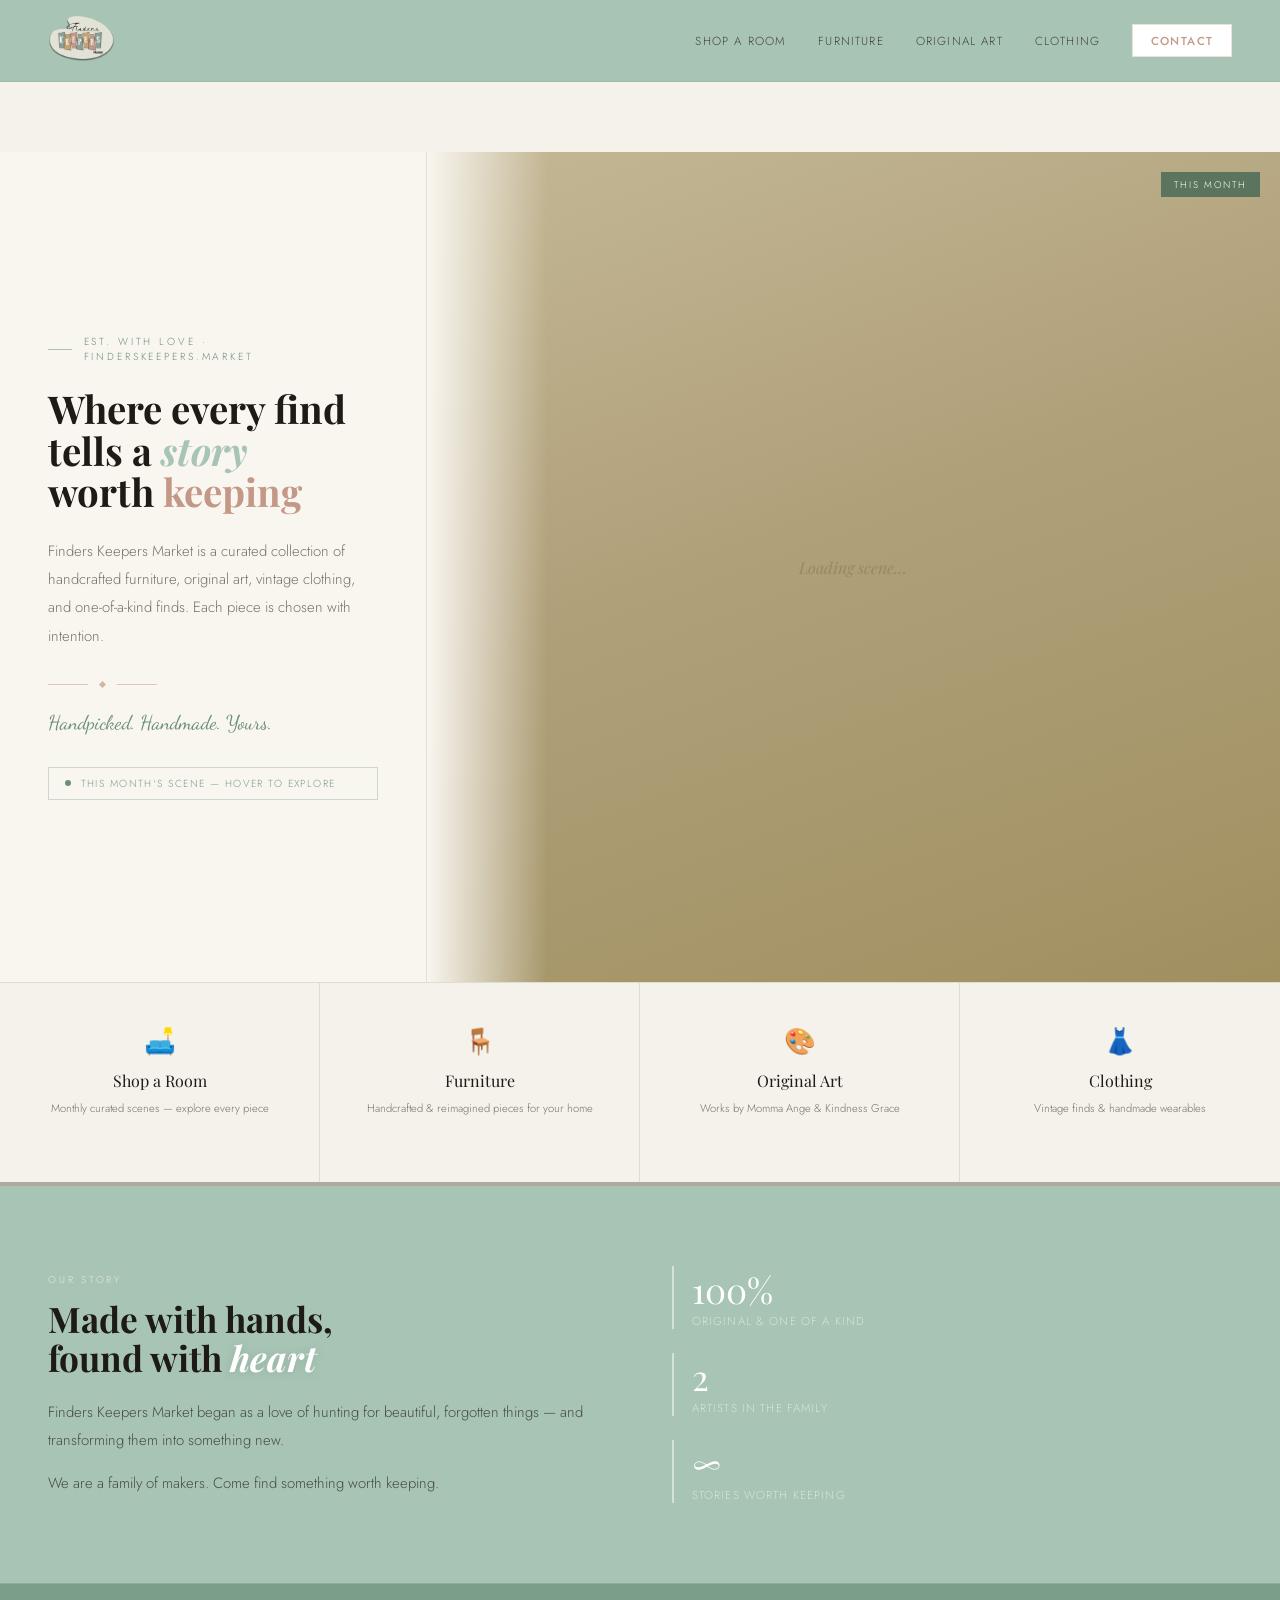
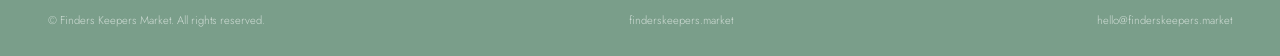
==== commit 2c1397de: "Add files via upload" ====
--- a/index.html
+++ b/index.html
@@ -45,6 +45,21 @@
       .hero-left { padding: 3rem 1.5rem; }
       .hero-right { min-height: 55vw; }
       .about-strip { grid-template-columns: 1fr; gap: 2.5rem; padding: 3.5rem 1.5rem; }
+    }
+  
+    @media (max-width: 768px) {
+      .scene-tooltip, .tooltip {
+        position: absolute !important;
+        left: 0 !important; right: 0 !important;
+        top: auto !important; bottom: 0 !important;
+        width: 100% !important;
+        transform: none !important;
+        border-left: none; border-right: none; border-bottom: none;
+        border-radius: 0;
+      }
+      .scene-tooltip.visible, .tooltip.visible {
+        transform: none !important;
+      }
     }
   </style>
 </head>
@@ -109,6 +124,39 @@
   <a href="mailto:hello@finderskeepers.market">hello@finderskeepers.market</a>
 </footer>
 <script>
+
+function positionTooltip(tooltip, hs, container) {
+  const isMobile = window.innerWidth < 768;
+  if (isMobile) {
+    // On mobile: pin to bottom of scene, full width
+    tooltip.style.left = '0';
+    tooltip.style.right = '0';
+    tooltip.style.top = 'auto';
+    tooltip.style.bottom = '0';
+    tooltip.style.width = '100%';
+    tooltip.style.position = 'absolute';
+  } else {
+    tooltip.style.width = '230px';
+    tooltip.style.bottom = '';
+    tooltip.style.right = '';
+    const sr = container.getBoundingClientRect();
+    const hr = hs.getBoundingClientRect();
+    let left = hr.left - sr.left + 44;
+    let top = hr.top - sr.top - 60;
+    // Flip left if too close to right edge
+    if (left + 240 > sr.width) left = hr.left - sr.left - 254;
+    // Clamp left so never off left edge
+    if (left < 8) left = 8;
+    // Flip down if too close to top
+    if (top < 8) top = hr.top - sr.top + 44;
+    // Clamp bottom
+    if (top + 220 > sr.height) top = sr.height - 230;
+    tooltip.style.left = left + 'px';
+    tooltip.style.top = top + 'px';
+  }
+  tooltip.classList.add('visible');
+}
+
 const DATA_URL='https://finderskeepers.market/art-data.json';
 async function loadScene(){try{const r=await fetch(DATA_URL);const data=await r.json();const scene=(data.scenes||[]).find(s=>s.current);if(!scene)return;renderScene(scene);}catch(e){}}
 function renderScene(scene){
@@ -132,10 +180,7 @@
       const btn=document.getElementById('tt-btn');
       if(!item.available){btn.textContent='This piece has sold';btn.style.pointerEvents='none';btn.style.opacity='0.5';btn.href='#';}
       else{btn.textContent='Inquire About This Piece';btn.style.pointerEvents='';btn.style.opacity='';btn.href=`mailto:hello@finderskeepers.market?subject=${sub}&body=${bod}`;}
-      const sr=container.getBoundingClientRect();const hr=hs.getBoundingClientRect();
-      let left=hr.left-sr.left+44;let top=hr.top-sr.top-50;
-      if(left+240>sr.width)left=hr.left-sr.left-244;if(top<0)top=hr.top-sr.top+44;
-      tooltip.style.left=left+'px';tooltip.style.top=top+'px';tooltip.classList.add('visible');
+      positionTooltip(tooltip, hs, container);
     };
     hs.addEventListener('mouseenter',show);
     hs.addEventListener('click',e=>{e.stopPropagation();if(activeId===item.id&&tooltip.classList.contains('visible')){tooltip.classList.remove('visible');hs.classList.remove('active');activeId=null;}else show();});
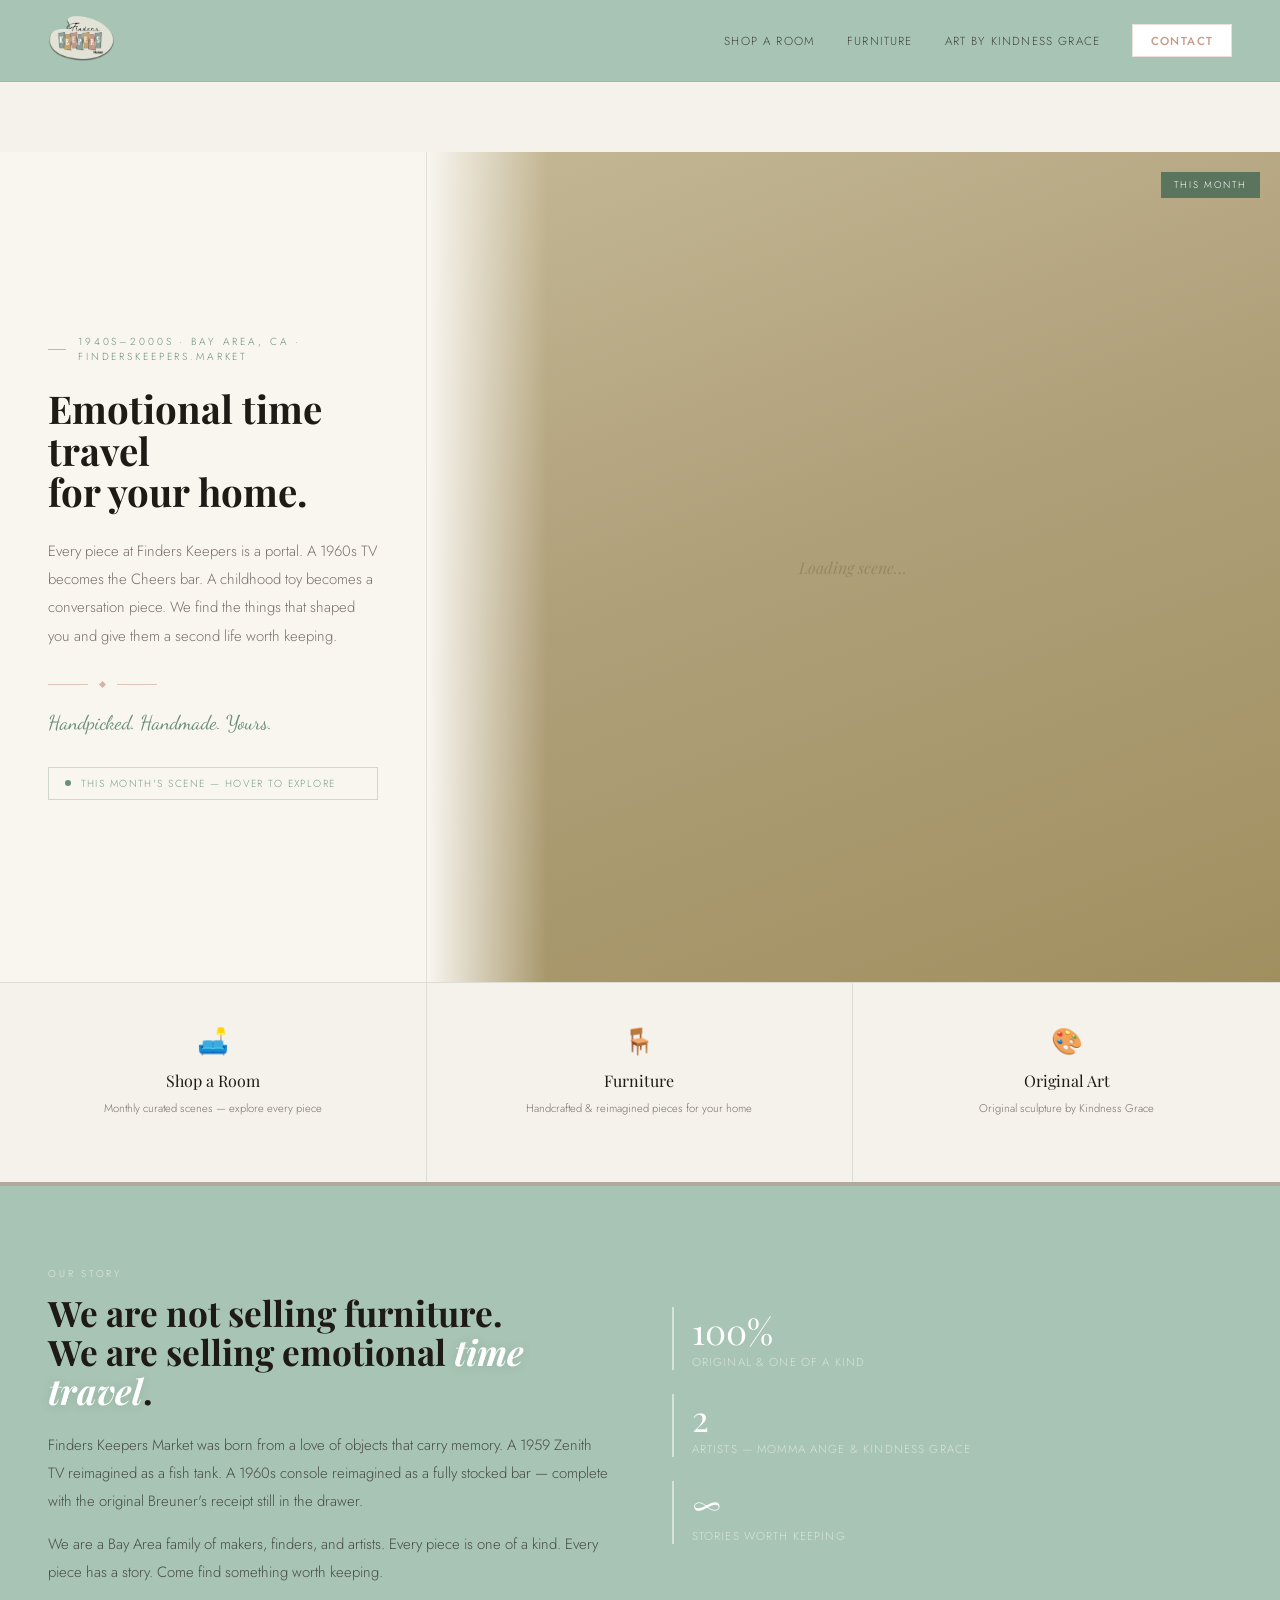
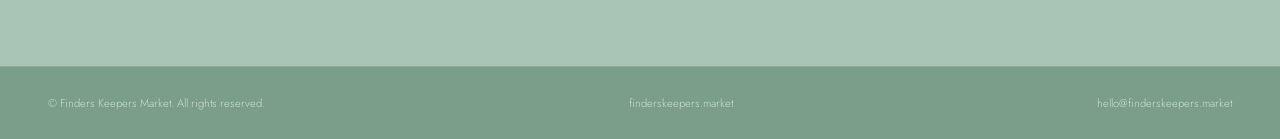
==== commit fd6089d2: "Add files via upload" ====
--- a/index.html
+++ b/index.html
@@ -3,8 +3,8 @@
 <head>
   <meta charset="UTF-8" />
   <meta name="viewport" content="width=device-width, initial-scale=1.0" />
-  <title>Finders Keepers Market</title>
-  <meta name="description" content="Finders Keepers Market — curated furniture, original art, vintage clothing, and handcrafted finds." />
+  <title>Finders Keepers Market · Emotional Time Travel for Your Home</title>
+  <meta name="description" content="Finders Keepers Market — upcycled vintage furniture, original sculpture, and one-of-a-kind finds. Reclaimed & reimagined pieces for your home. Bay Area, CA. Emotional time travel for your space." />
   <link rel="preconnect" href="https://fonts.googleapis.com" />
   <link href="https://fonts.googleapis.com/css2?family=Playfair+Display:ital,wght@0,400;0,600;1,400&family=Jost:wght@300;400;500&family=Dancing+Script:wght@600&display=swap" rel="stylesheet" />
   <link rel="stylesheet" href="fk-styles.css" />
@@ -71,16 +71,15 @@
   <div class="nav-links">
     <a href="shop-a-room/">Shop a Room</a>
     <a href="furniture/">Furniture</a>
-    <a href="original-art/">Original Art</a>
-    <a href="clothing/">Clothing</a>
+    <a href="original-art/">Art by Kindness Grace</a>
     <a href="mailto:hello@finderskeepers.market" class="nav-cta">Contact</a>
   </div>
 </nav>
 <section class="hero">
   <div class="hero-left">
-    <p class="hero-eyebrow">Est. with love · finderskeepers.market</p>
-    <h1 class="hero-title">Where every find<br>tells a <em>story</em><br>worth <span class="blush">keeping</span></h1>
-    <p class="hero-body">Finders Keepers Market is a curated collection of handcrafted furniture, original art, vintage clothing, and one-of-a-kind finds. Each piece is chosen with intention.</p>
+    <p class="hero-eyebrow">1940s–2000s · Bay Area, CA · finderskeepers.market</p>
+    <h1 class="hero-title">Emotional time travel<br>for your home.</h1>
+    <p class="hero-body">Every piece at Finders Keepers is a portal. A 1960s TV becomes the Cheers bar. A childhood toy becomes a conversation piece. We find the things that shaped you and give them a second life worth keeping.</p>
     <div class="hero-divider"><div class="hero-divider-line"></div><div class="hero-divider-gem"></div><div class="hero-divider-line"></div></div>
     <p class="hero-tagline">Handpicked. Handmade. Yours.</p>
     <a href="shop-a-room/" class="hero-scene-link" id="scene-label"><span class="dot"></span><span id="scene-label-text">This month's scene — hover to explore</span></a>
@@ -100,21 +99,20 @@
 <div class="sections-bar">
   <a href="shop-a-room/" class="section-link"><div class="section-icon">🛋️</div><div class="section-name">Shop a Room</div><div class="section-desc">Monthly curated scenes — explore every piece</div><div class="section-arrow">Explore →</div></a>
   <a href="furniture/" class="section-link"><div class="section-icon">🪑</div><div class="section-name">Furniture</div><div class="section-desc">Handcrafted & reimagined pieces for your home</div><div class="section-arrow">Browse →</div></a>
-  <a href="original-art/" class="section-link"><div class="section-icon">🎨</div><div class="section-name">Original Art</div><div class="section-desc">Works by Momma Ange & Kindness Grace</div><div class="section-arrow">View →</div></a>
-  <a href="clothing/" class="section-link"><div class="section-icon">👗</div><div class="section-name">Clothing</div><div class="section-desc">Vintage finds & handmade wearables</div><div class="section-arrow">Shop →</div></a>
+  <a href="original-art/" class="section-link"><div class="section-icon">🎨</div><div class="section-name">Original Art</div><div class="section-desc">Original sculpture by Kindness Grace</div><div class="section-arrow">View →</div></a>
 </div>
 <section class="about-strip">
   <div>
     <p class="about-label">Our Story</p>
-    <h2 class="about-title">Made with hands,<br>found with <em>heart</em></h2>
+    <h2 class="about-title">We are not selling furniture.<br>We are selling emotional <em>time travel</em>.</h2>
     <div class="about-body">
-      <p>Finders Keepers Market began as a love of hunting for beautiful, forgotten things — and transforming them into something new.</p>
-      <p>We are a family of makers. Come find something worth keeping.</p>
+      <p>Finders Keepers Market was born from a love of objects that carry memory. A 1959 Zenith TV reimagined as a fish tank. A 1960s console reimagined as a fully stocked bar — complete with the original Breuner's receipt still in the drawer.</p>
+      <p>We are a Bay Area family of makers, finders, and artists. Every piece is one of a kind. Every piece has a story. Come find something worth keeping.</p>
     </div>
   </div>
   <div class="about-stats">
     <div class="about-stat"><div class="about-stat-num">100%</div><div class="about-stat-label">Original & one of a kind</div></div>
-    <div class="about-stat"><div class="about-stat-num">2</div><div class="about-stat-label">Artists in the family</div></div>
+    <div class="about-stat"><div class="about-stat-num">2</div><div class="about-stat-label">Artists — Momma Ange & Kindness Grace</div></div>
     <div class="about-stat"><div class="about-stat-num">∞</div><div class="about-stat-label">Stories worth keeping</div></div>
   </div>
 </section>
--- a/fk-styles.css
+++ b/fk-styles.css
@@ -28,7 +28,7 @@
 .nav-title { font-family: 'Playfair Display', serif; font-size: 1rem; color: var(--ink); }
 
 /* SECTIONS BAR */
-.sections-bar { display: grid; grid-template-columns: repeat(4,1fr); border-top: 1px solid var(--border); }
+.sections-bar { display: grid; grid-template-columns: repeat(3,1fr); border-top: 1px solid var(--border); }
 .section-link { display: flex; flex-direction: column; align-items: center; justify-content: center; padding: 2.5rem 1.5rem; text-decoration: none; gap: 0.6rem; border-right: 1px solid var(--border); background: var(--cream); transition: background 0.25s; position: relative; overflow: hidden; }
 .section-link:last-child { border-right: none; }
 .section-link::after { content: ''; position: absolute; bottom: 0; left: 0; right: 0; height: 3px; background: var(--blush-line); transform: scaleX(0); transition: transform 0.3s; }
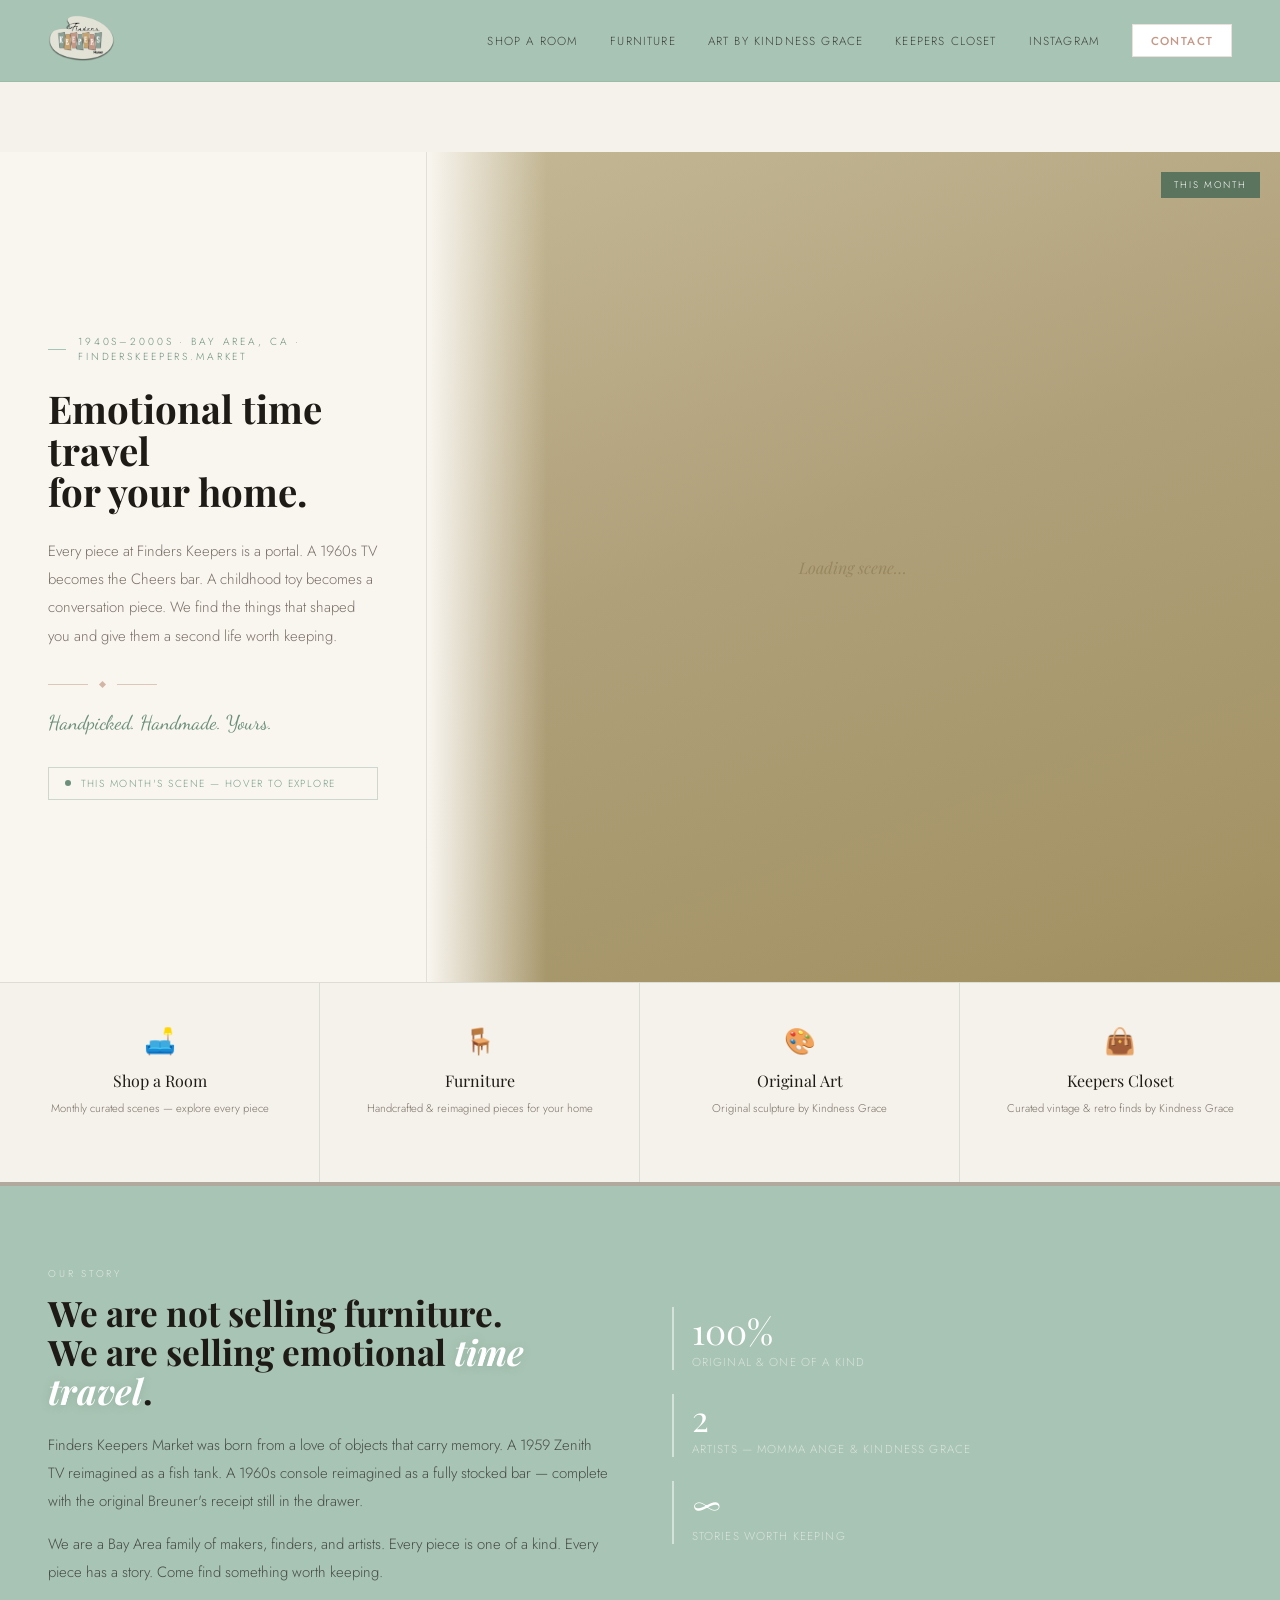
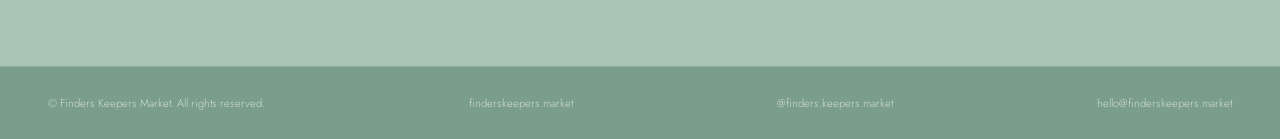
==== commit cb433548: "Add files via upload" ====
--- a/index.html
+++ b/index.html
@@ -72,6 +72,8 @@
     <a href="shop-a-room/">Shop a Room</a>
     <a href="furniture/">Furniture</a>
     <a href="original-art/">Art by Kindness Grace</a>
+    <a href="keepers-closet/">Keepers Closet</a>
+    <a href="https://www.instagram.com/finders.keepers.market/" target="_blank" rel="noopener">Instagram</a>
     <a href="mailto:hello@finderskeepers.market" class="nav-cta">Contact</a>
   </div>
 </nav>
@@ -100,6 +102,7 @@
   <a href="shop-a-room/" class="section-link"><div class="section-icon">🛋️</div><div class="section-name">Shop a Room</div><div class="section-desc">Monthly curated scenes — explore every piece</div><div class="section-arrow">Explore →</div></a>
   <a href="furniture/" class="section-link"><div class="section-icon">🪑</div><div class="section-name">Furniture</div><div class="section-desc">Handcrafted & reimagined pieces for your home</div><div class="section-arrow">Browse →</div></a>
   <a href="original-art/" class="section-link"><div class="section-icon">🎨</div><div class="section-name">Original Art</div><div class="section-desc">Original sculpture by Kindness Grace</div><div class="section-arrow">View →</div></a>
+  <a href="keepers-closet/" class="section-link"><div class="section-icon">👜</div><div class="section-name">Keepers Closet</div><div class="section-desc">Curated vintage & retro finds by Kindness Grace</div><div class="section-arrow">Shop →</div></a>
 </div>
 <section class="about-strip">
   <div>
@@ -119,6 +122,7 @@
 <footer>
   <span>© Finders Keepers Market. All rights reserved.</span>
   <span>finderskeepers.market</span>
+  <a href="https://www.instagram.com/finders.keepers.market/" target="_blank" rel="noopener">@finders.keepers.market</a>
   <a href="mailto:hello@finderskeepers.market">hello@finderskeepers.market</a>
 </footer>
 <script>
--- a/fk-styles.css
+++ b/fk-styles.css
@@ -28,7 +28,7 @@
 .nav-title { font-family: 'Playfair Display', serif; font-size: 1rem; color: var(--ink); }
 
 /* SECTIONS BAR */
-.sections-bar { display: grid; grid-template-columns: repeat(3,1fr); border-top: 1px solid var(--border); }
+.sections-bar { display: grid; grid-template-columns: repeat(4,1fr); border-top: 1px solid var(--border); }
 .section-link { display: flex; flex-direction: column; align-items: center; justify-content: center; padding: 2.5rem 1.5rem; text-decoration: none; gap: 0.6rem; border-right: 1px solid var(--border); background: var(--cream); transition: background 0.25s; position: relative; overflow: hidden; }
 .section-link:last-child { border-right: none; }
 .section-link::after { content: ''; position: absolute; bottom: 0; left: 0; right: 0; height: 3px; background: var(--blush-line); transform: scaleX(0); transition: transform 0.3s; }
@@ -140,3 +140,27 @@
   .sections-bar { grid-template-columns: 1fr; }
   nav .nav-links { display: none; }
 }
+
+/* ── KEEPERS CLOSET COLOR OVERRIDES ── */
+.kc-header { border-bottom-color: var(--clay); }
+.kc-header .page-eyebrow { color: var(--clay); }
+.kc-header .page-title em { color: var(--clay); }
+.kc-featured-grid { display: grid; grid-template-columns: repeat(auto-fill, minmax(300px, 1fr)); gap: 2rem; padding: 2.5rem 3rem; }
+.kc-item-card { border-top: 3px solid var(--clay); background: var(--linen); display: flex; flex-direction: column; }
+.kc-item-img { aspect-ratio: 4/5; overflow: hidden; background: var(--warm); }
+.kc-item-img img { width: 100%; height: 100%; object-fit: cover; display: block; }
+.kc-item-img-placeholder { width: 100%; height: 100%; display: flex; align-items: center; justify-content: center; font-family: 'Playfair Display', serif; font-style: italic; color: var(--muted); font-size: 0.85rem; text-align: center; padding: 1rem; }
+.kc-item-body { padding: 1.5rem; display: flex; flex-direction: column; gap: 0.6rem; flex: 1; }
+.kc-item-eyebrow { color: var(--clay); font-size: 0.66rem; letter-spacing: 0.2em; text-transform: uppercase; }
+.kc-item-title { font-family: 'Playfair Display', serif; font-size: 1.4rem; }
+.kc-item-story { color: var(--muted); line-height: 1.85; font-size: 0.92rem; }
+.kc-item-price { font-family: 'Playfair Display', serif; font-size: 1.4rem; color: var(--clay); margin-top: auto; }
+.kc-btn { background: var(--clay) !important; }
+.kc-btn:hover { background: var(--blush) !important; }
+.kc-depop-cta { text-align: center; padding: 4rem 3rem; background: var(--warm); }
+.kc-depop-label { font-family: Georgia, serif; font-size: 1.1rem; color: var(--muted); margin-bottom: 1.5rem; }
+.kc-btn-large { display: inline-block; width: auto; padding: 1.1rem 2.5rem; font-size: 0.85rem; }
+@media (max-width: 768px) {
+  .kc-featured-grid { padding: 1.5rem; grid-template-columns: 1fr; }
+  .kc-depop-cta { padding: 2.5rem 1.5rem; }
+}
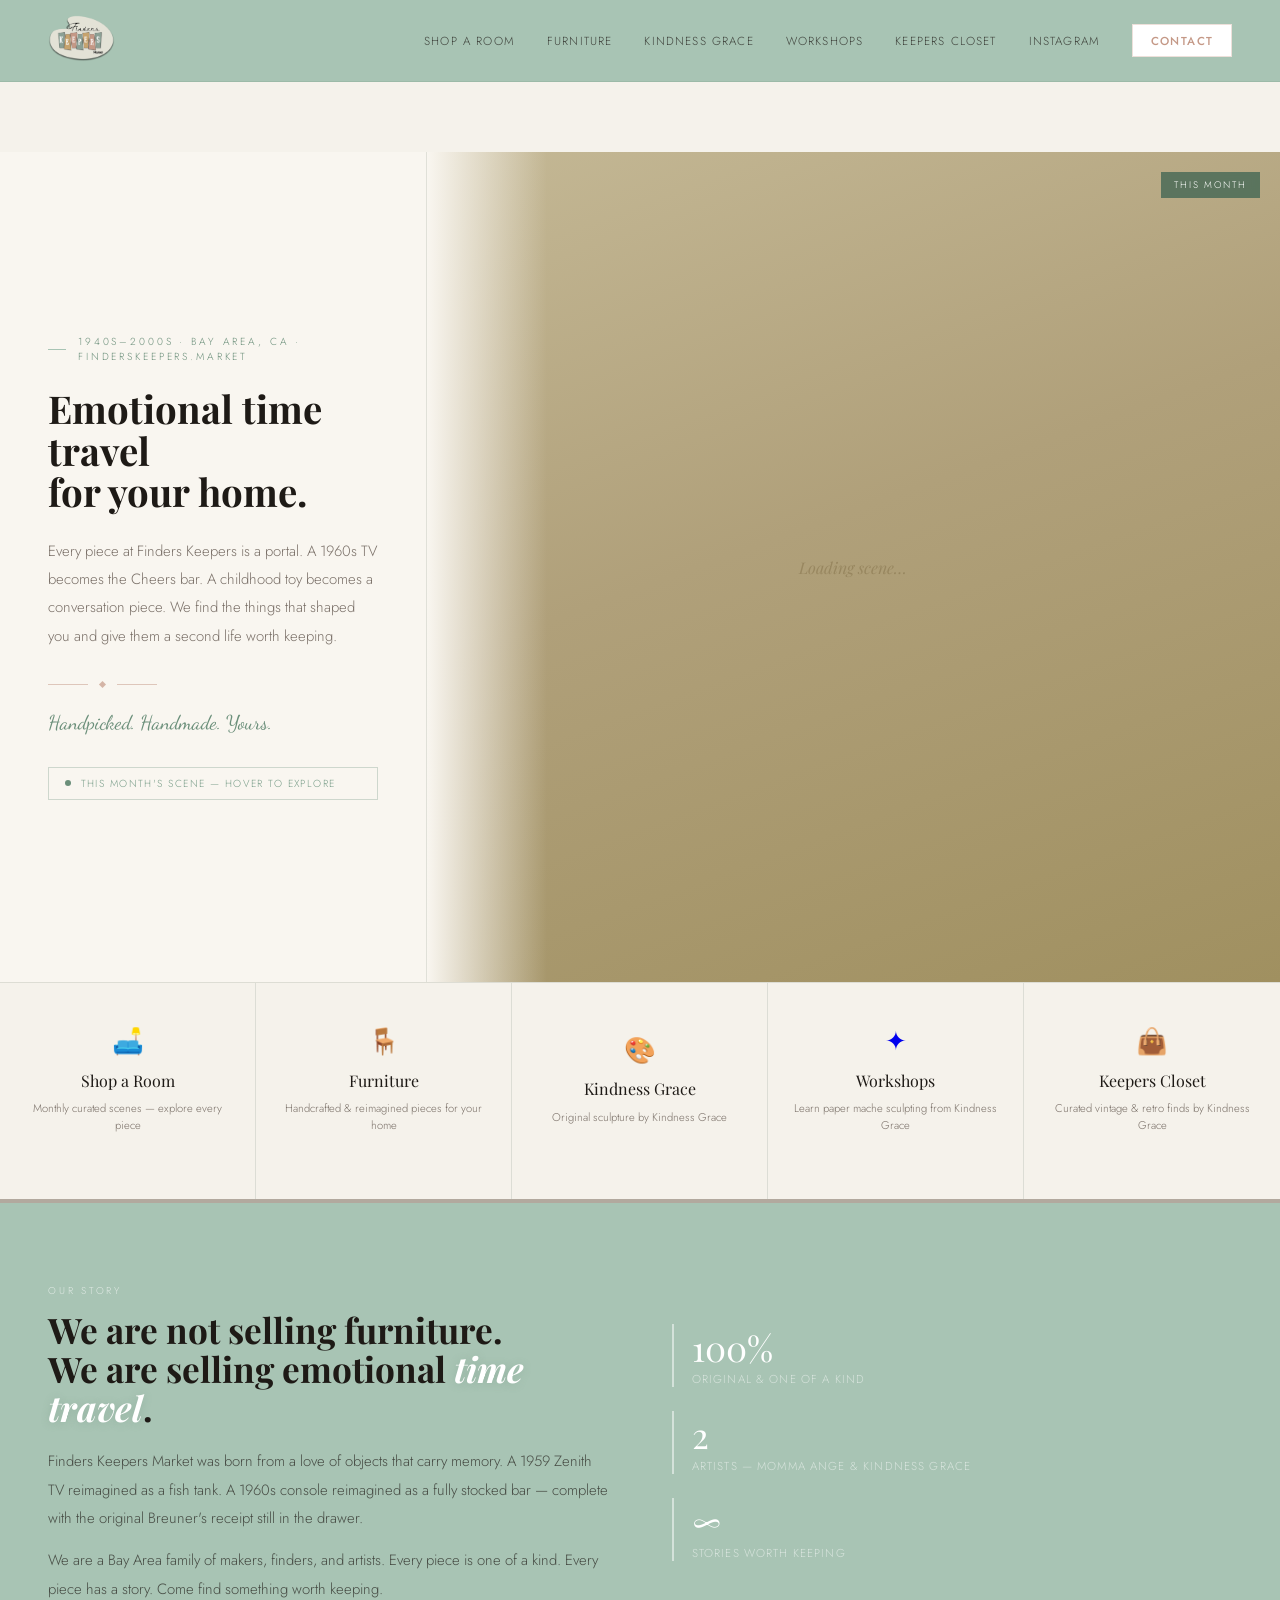
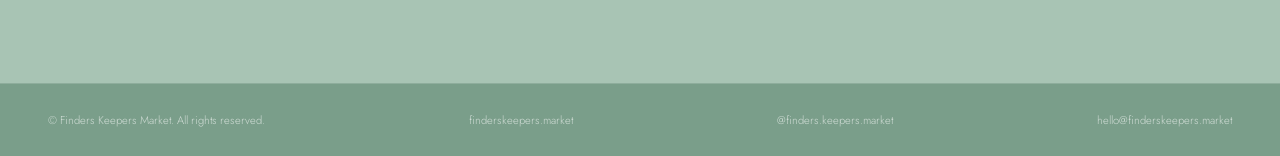
==== commit f23a3170: "Add files via upload" ====
--- a/index.html
+++ b/index.html
@@ -71,7 +71,8 @@
   <div class="nav-links">
     <a href="shop-a-room/">Shop a Room</a>
     <a href="furniture/">Furniture</a>
-    <a href="original-art/">Art by Kindness Grace</a>
+    <a href="kindnessgrace/">Kindness Grace</a>
+    <a href="workshops/">Workshops</a>
     <a href="keepers-closet/">Keepers Closet</a>
     <a href="https://www.instagram.com/finders.keepers.market/" target="_blank" rel="noopener">Instagram</a>
     <a href="mailto:hello@finderskeepers.market" class="nav-cta">Contact</a>
@@ -101,7 +102,8 @@
 <div class="sections-bar">
   <a href="shop-a-room/" class="section-link"><div class="section-icon">🛋️</div><div class="section-name">Shop a Room</div><div class="section-desc">Monthly curated scenes — explore every piece</div><div class="section-arrow">Explore →</div></a>
   <a href="furniture/" class="section-link"><div class="section-icon">🪑</div><div class="section-name">Furniture</div><div class="section-desc">Handcrafted & reimagined pieces for your home</div><div class="section-arrow">Browse →</div></a>
-  <a href="original-art/" class="section-link"><div class="section-icon">🎨</div><div class="section-name">Original Art</div><div class="section-desc">Original sculpture by Kindness Grace</div><div class="section-arrow">View →</div></a>
+  <a href="kindnessgrace/" class="section-link"><div class="section-icon">🎨</div><div class="section-name">Kindness Grace</div><div class="section-desc">Original sculpture by Kindness Grace</div><div class="section-arrow">View →</div></a>
+  <a href="workshops/" class="section-link"><div class="section-icon">✦</div><div class="section-name">Workshops</div><div class="section-desc">Learn paper mache sculpting from Kindness Grace</div><div class="section-arrow">Book →</div></a>
   <a href="keepers-closet/" class="section-link"><div class="section-icon">👜</div><div class="section-name">Keepers Closet</div><div class="section-desc">Curated vintage & retro finds by Kindness Grace</div><div class="section-arrow">Shop →</div></a>
 </div>
 <section class="about-strip">
--- a/fk-styles.css
+++ b/fk-styles.css
@@ -28,7 +28,7 @@
 .nav-title { font-family: 'Playfair Display', serif; font-size: 1rem; color: var(--ink); }
 
 /* SECTIONS BAR */
-.sections-bar { display: grid; grid-template-columns: repeat(4,1fr); border-top: 1px solid var(--border); }
+.sections-bar { display: grid; grid-template-columns: repeat(5,1fr); border-top: 1px solid var(--border); }
 .section-link { display: flex; flex-direction: column; align-items: center; justify-content: center; padding: 2.5rem 1.5rem; text-decoration: none; gap: 0.6rem; border-right: 1px solid var(--border); background: var(--cream); transition: background 0.25s; position: relative; overflow: hidden; }
 .section-link:last-child { border-right: none; }
 .section-link::after { content: ''; position: absolute; bottom: 0; left: 0; right: 0; height: 3px; background: var(--blush-line); transform: scaleX(0); transition: transform 0.3s; }
@@ -126,7 +126,7 @@
 /* RESPONSIVE */
 @media (max-width: 1000px) { nav { padding: 0.85rem 1.5rem; } }
 @media (max-width: 768px) {
-  .sections-bar { grid-template-columns: 1fr 1fr; }
+  .sections-bar { grid-template-columns: repeat(3,1fr); }
   .section-link { border-bottom: 1px solid var(--border); }
   .page-header { padding: 2.5rem 1.5rem 1.5rem; }
   .filter-bar { padding: 1rem 1.5rem; }
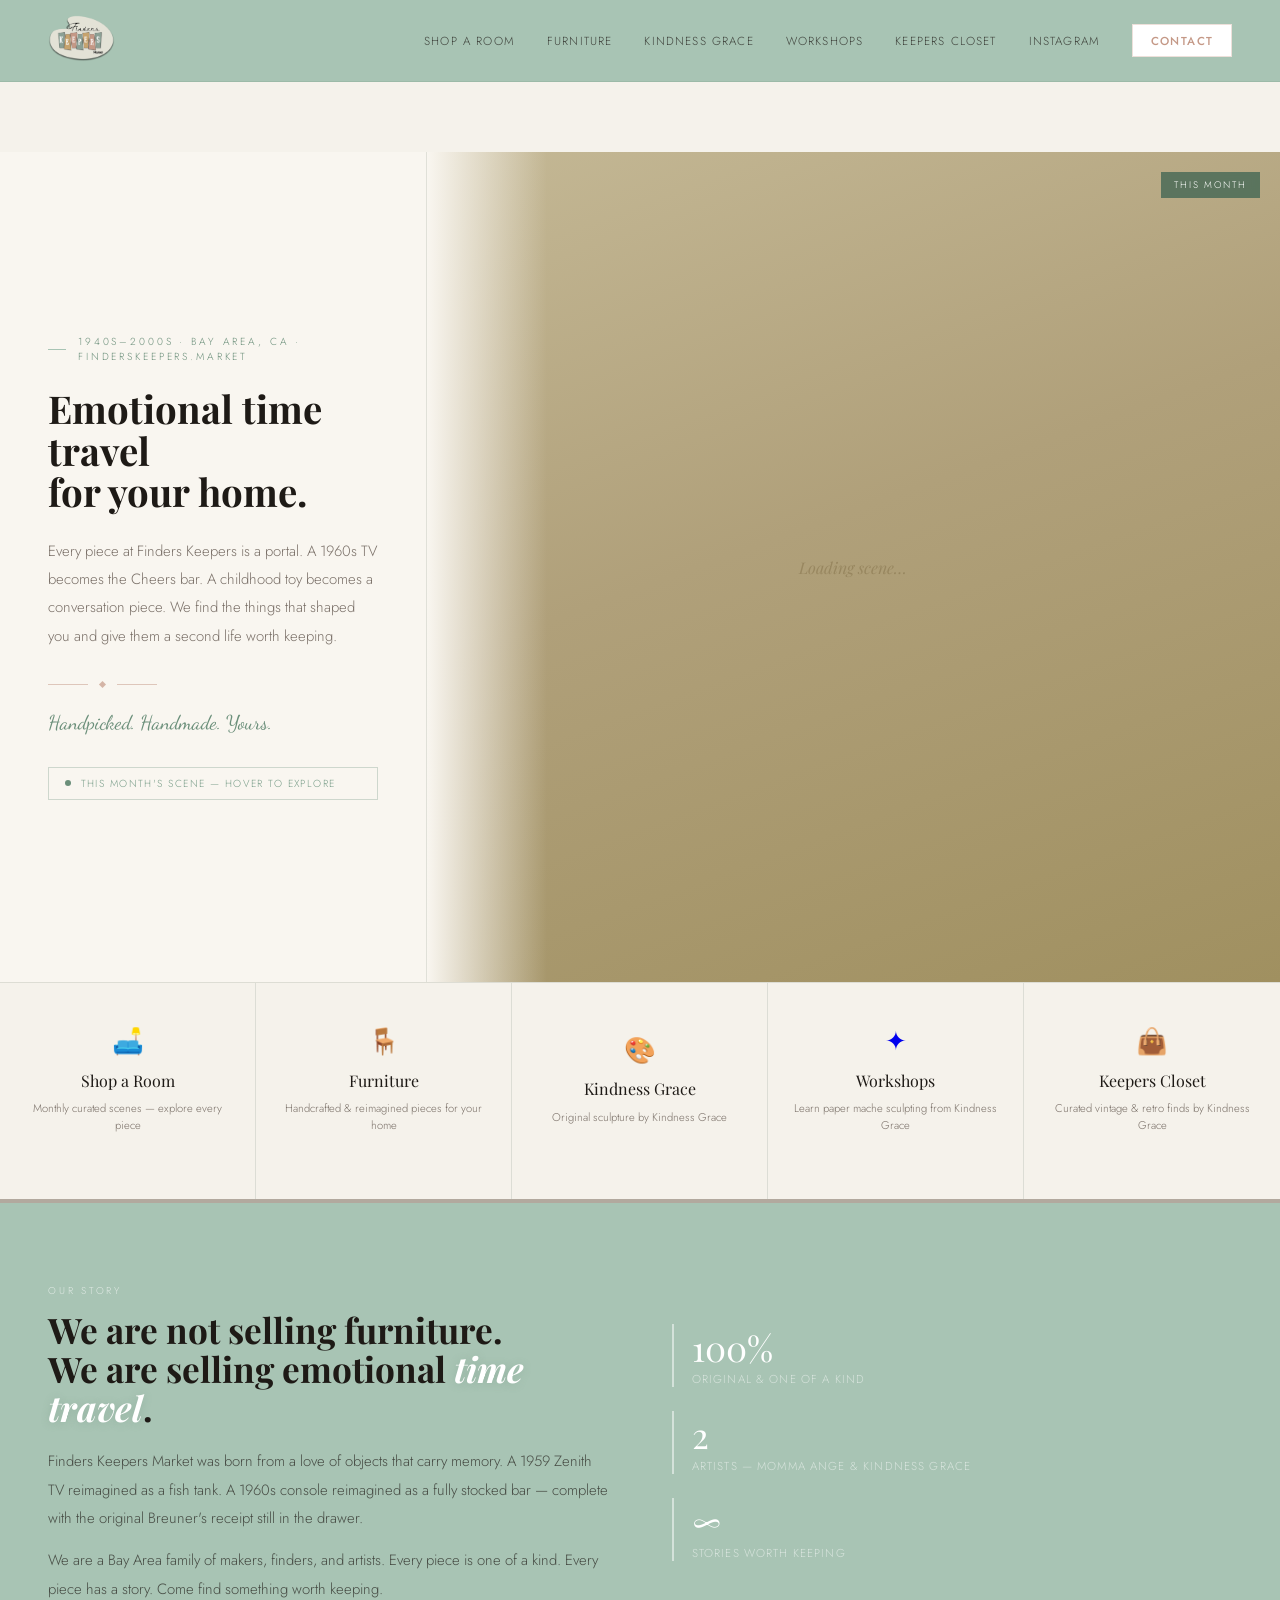
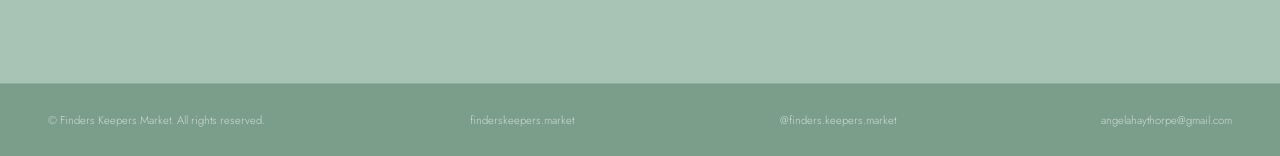
==== commit 1fc0fdcc: "Add files via upload" ====
--- a/index.html
+++ b/index.html
@@ -75,7 +75,7 @@
     <a href="workshops/">Workshops</a>
     <a href="keepers-closet/">Keepers Closet</a>
     <a href="https://www.instagram.com/finders.keepers.market/" target="_blank" rel="noopener">Instagram</a>
-    <a href="mailto:hello@finderskeepers.market" class="nav-cta">Contact</a>
+    <a href="mailto:angelahaythorpe@gmail.com" class="nav-cta">Contact</a>
   </div>
 </nav>
 <section class="hero">
@@ -125,7 +125,7 @@
   <span>© Finders Keepers Market. All rights reserved.</span>
   <span>finderskeepers.market</span>
   <a href="https://www.instagram.com/finders.keepers.market/" target="_blank" rel="noopener">@finders.keepers.market</a>
-  <a href="mailto:hello@finderskeepers.market">hello@finderskeepers.market</a>
+  <a href="mailto:angelahaythorpe@gmail.com">angelahaythorpe@gmail.com</a>
 </footer>
 <script>
 
@@ -183,7 +183,7 @@
       const sub=encodeURIComponent(`Inquiry: ${item.name}`);const bod=encodeURIComponent(`Hello,\n\nI'm interested in "${item.name}".\n\nIs it available?\n\nThank you!`);
       const btn=document.getElementById('tt-btn');
       if(!item.available){btn.textContent='This piece has sold';btn.style.pointerEvents='none';btn.style.opacity='0.5';btn.href='#';}
-      else{btn.textContent='Inquire About This Piece';btn.style.pointerEvents='';btn.style.opacity='';btn.href=`mailto:hello@finderskeepers.market?subject=${sub}&body=${bod}`;}
+      else{btn.textContent='Inquire About This Piece';btn.style.pointerEvents='';btn.style.opacity='';btn.href=`mailto:angelahaythorpe@gmail.com?subject=${sub}&body=${bod}`;}
       positionTooltip(tooltip, hs, container);
     };
     hs.addEventListener('mouseenter',show);
